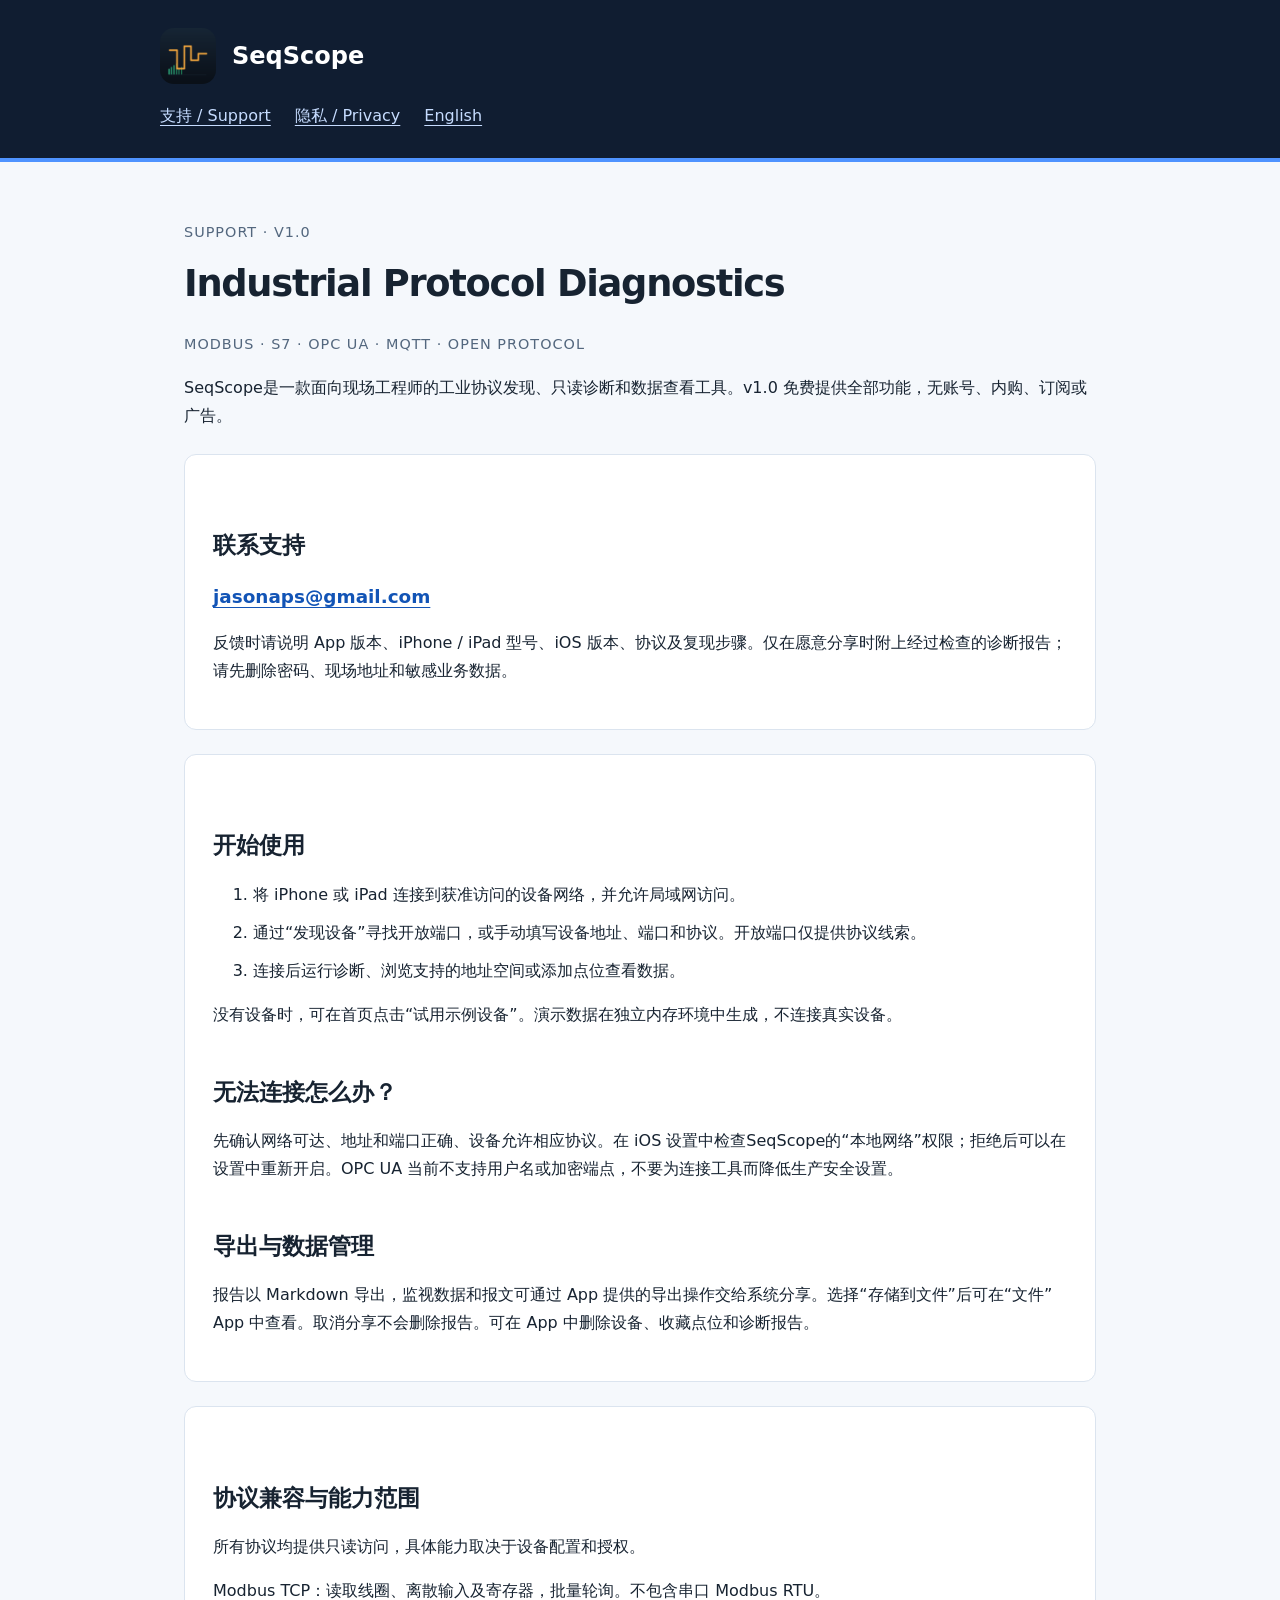
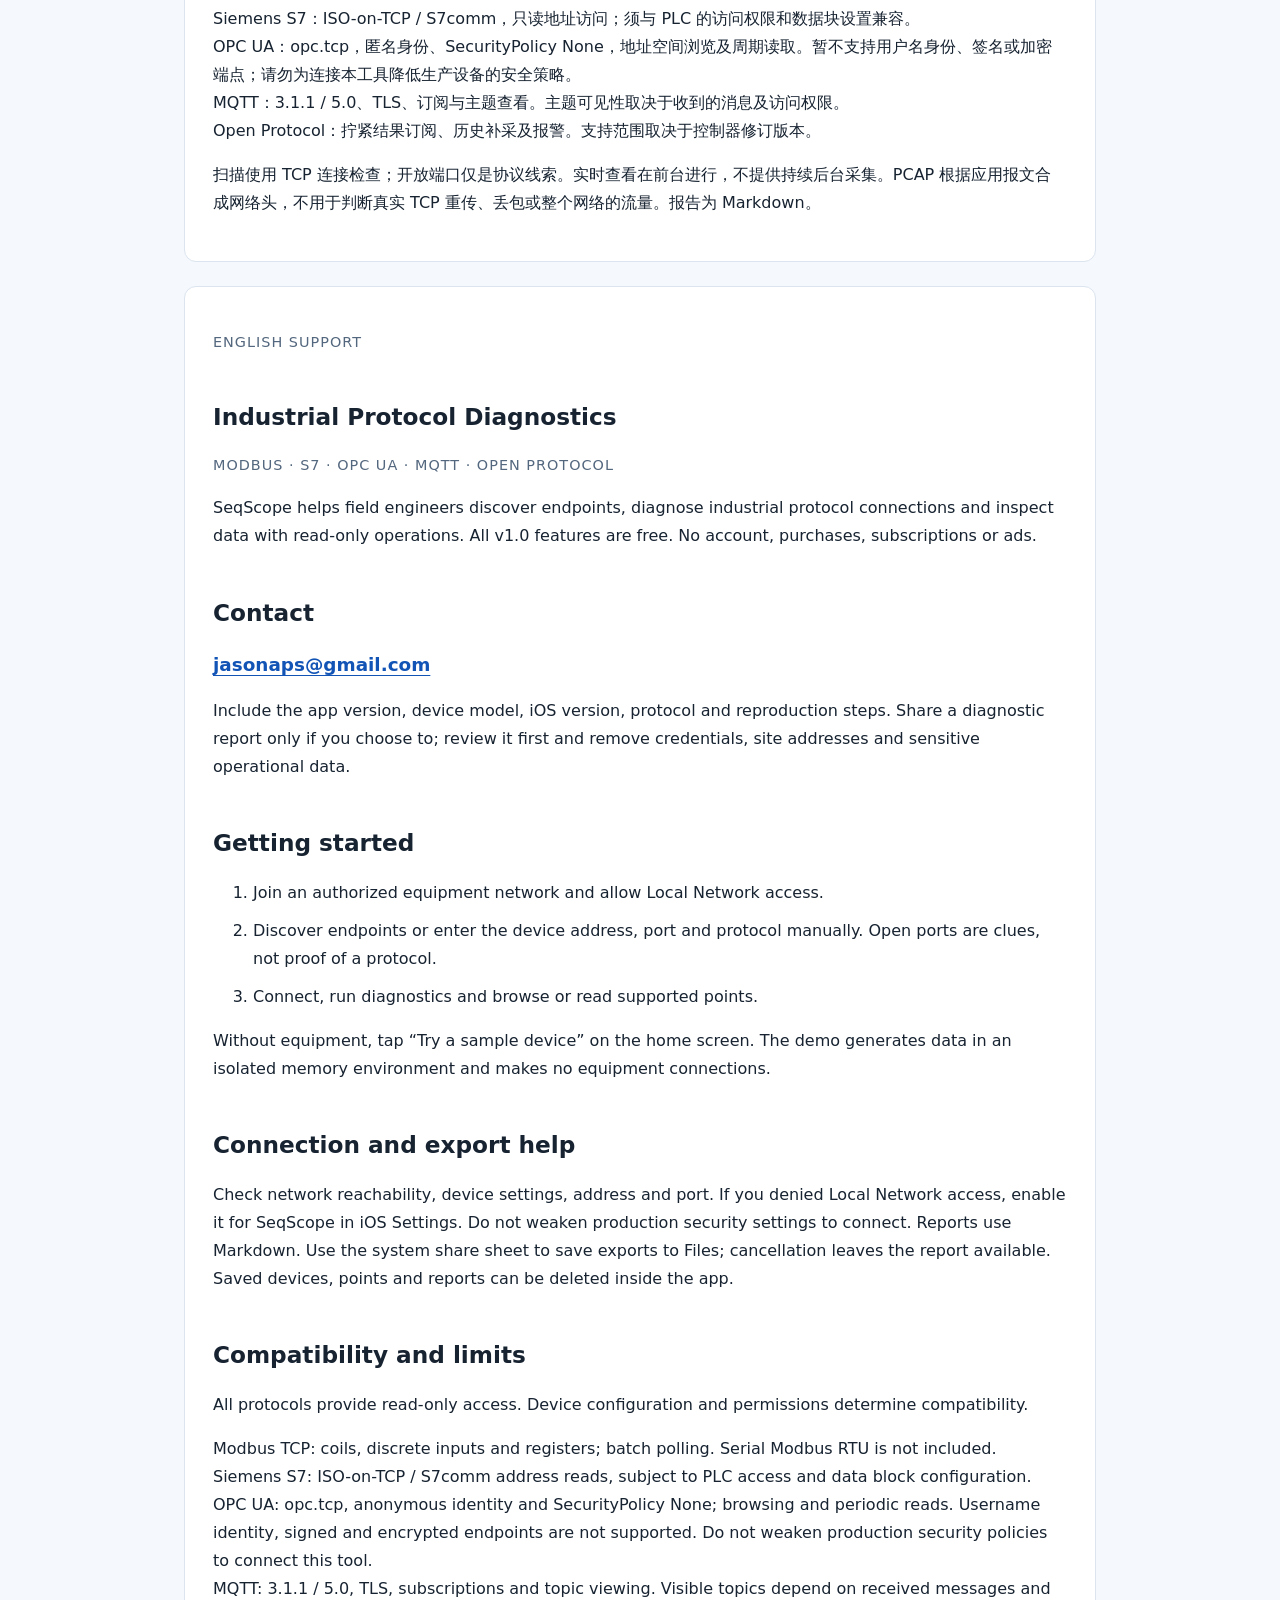
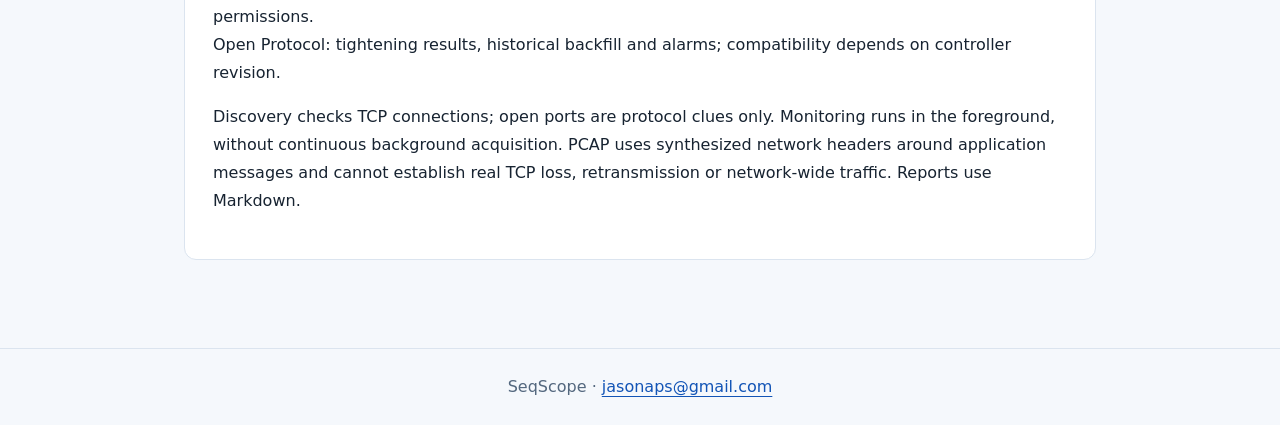
==== index.html @ 0bcd3c7f "Publish SeqScope support and privacy pages" ====
<!doctype html><html lang="zh-Hans"><head><meta charset="utf-8"><meta name="viewport" content="width=device-width,initial-scale=1"><title>SeqScope · 支持 / Support</title><meta name="description" content="SeqScope — Industrial Protocol Diagnostics. Modbus · S7 · OPC UA · MQTT · Open Protocol. Support and privacy / 支持与隐私政策。"><link rel="icon" href="/icon.png"><link rel="stylesheet" href="/style.css"></head><body><header><div class="brand"><img src="/icon.png" alt="" width="56" height="56">SeqScope</div><nav aria-label="主导航"><a href="/">支持 / Support</a><a href="/privacy.html">隐私 / Privacy</a><a href="#english" lang="en">English</a></nav></header><main><p class="label">Support · v1.0</p><h1 lang="en">Industrial Protocol Diagnostics</h1><p class="label" lang="en">Modbus · S7 · OPC UA · MQTT · Open Protocol</p><p>SeqScope是一款面向现场工程师的工业协议发现、只读诊断和数据查看工具。v1.0 免费提供全部功能，无账号、内购、订阅或广告。</p><section><h2>联系支持</h2><a class="contact" href="mailto:jasonaps@gmail.com">jasonaps@gmail.com</a><p>反馈时请说明 App 版本、iPhone / iPad 型号、iOS 版本、协议及复现步骤。仅在愿意分享时附上经过检查的诊断报告；请先删除密码、现场地址和敏感业务数据。</p></section><section><h2>开始使用</h2><ol><li>将 iPhone 或 iPad 连接到获准访问的设备网络，并允许局域网访问。</li><li>通过“发现设备”寻找开放端口，或手动填写设备地址、端口和协议。开放端口仅提供协议线索。</li><li>连接后运行诊断、浏览支持的地址空间或添加点位查看数据。</li></ol><p>没有设备时，可在首页点击“试用示例设备”。演示数据在独立内存环境中生成，不连接真实设备。</p><h2>无法连接怎么办？</h2><p>先确认网络可达、地址和端口正确、设备允许相应协议。在 iOS 设置中检查SeqScope的“本地网络”权限；拒绝后可以在设置中重新开启。OPC UA 当前不支持用户名或加密端点，不要为连接工具而降低生产安全设置。</p><h2>导出与数据管理</h2><p>报告以 Markdown 导出，监视数据和报文可通过 App 提供的导出操作交给系统分享。选择“存储到文件”后可在“文件”App 中查看。取消分享不会删除报告。可在 App 中删除设备、收藏点位和诊断报告。</p></section><section><h2>协议兼容与能力范围</h2><p>所有协议均提供只读访问，具体能力取决于设备配置和授权。</p><p>Modbus TCP：读取线圈、离散输入及寄存器，批量轮询。不包含串口 Modbus RTU。<br>Siemens S7：ISO-on-TCP / S7comm，只读地址访问；须与 PLC 的访问权限和数据块设置兼容。<br>OPC UA：opc.tcp，匿名身份、SecurityPolicy None，地址空间浏览及周期读取。暂不支持用户名身份、签名或加密端点；请勿为连接本工具降低生产设备的安全策略。<br>MQTT：3.1.1 / 5.0、TLS、订阅与主题查看。主题可见性取决于收到的消息及访问权限。<br>Open Protocol：拧紧结果订阅、历史补采及报警。支持范围取决于控制器修订版本。</p><p>扫描使用 TCP 连接检查；开放端口仅是协议线索。实时查看在前台进行，不提供持续后台采集。PCAP 根据应用报文合成网络头，不用于判断真实 TCP 重传、丢包或整个网络的流量。报告为 Markdown。</p></section><section id="english" lang="en"><p class="label">English support</p><h2>Industrial Protocol Diagnostics</h2><p class="label">Modbus · S7 · OPC UA · MQTT · Open Protocol</p><p>SeqScope helps field engineers discover endpoints, diagnose industrial protocol connections and inspect data with read-only operations. All v1.0 features are free. No account, purchases, subscriptions or ads.</p><h2>Contact</h2><p><a class="contact" href="mailto:jasonaps@gmail.com">jasonaps@gmail.com</a></p><p>Include the app version, device model, iOS version, protocol and reproduction steps. Share a diagnostic report only if you choose to; review it first and remove credentials, site addresses and sensitive operational data.</p><h2>Getting started</h2><ol><li>Join an authorized equipment network and allow Local Network access.</li><li>Discover endpoints or enter the device address, port and protocol manually. Open ports are clues, not proof of a protocol.</li><li>Connect, run diagnostics and browse or read supported points.</li></ol><p>Without equipment, tap “Try a sample device” on the home screen. The demo generates data in an isolated memory environment and makes no equipment connections.</p><h2>Connection and export help</h2><p>Check network reachability, device settings, address and port. If you denied Local Network access, enable it for SeqScope in iOS Settings. Do not weaken production security settings to connect. Reports use Markdown. Use the system share sheet to save exports to Files; cancellation leaves the report available. Saved devices, points and reports can be deleted inside the app.</p><h2>Compatibility and limits</h2><p>All protocols provide read-only access. Device configuration and permissions determine compatibility.</p><p>Modbus TCP: coils, discrete inputs and registers; batch polling. Serial Modbus RTU is not included.<br>Siemens S7: ISO-on-TCP / S7comm address reads, subject to PLC access and data block configuration.<br>OPC UA: opc.tcp, anonymous identity and SecurityPolicy None; browsing and periodic reads. Username identity, signed and encrypted endpoints are not supported. Do not weaken production security policies to connect this tool.<br>MQTT: 3.1.1 / 5.0, TLS, subscriptions and topic viewing. Visible topics depend on received messages and permissions.<br>Open Protocol: tightening results, historical backfill and alarms; compatibility depends on controller revision.</p><p>Discovery checks TCP connections; open ports are protocol clues only. Monitoring runs in the foreground, without continuous background acquisition. PCAP uses synthesized network headers around application messages and cannot establish real TCP loss, retransmission or network-wide traffic. Reports use Markdown.</p></section></main><footer>SeqScope · <a href="mailto:jasonaps@gmail.com">jasonaps@gmail.com</a></footer></body></html>
---- style.css ----
*{box-sizing:border-box}html{font-family:system-ui,-apple-system,BlinkMacSystemFont,"Segoe UI",sans-serif;color:#172331;background:#f5f8fc;line-height:1.75;font-size:16px}body{margin:0}a{color:#1254b6;text-underline-offset:4px}a:focus-visible{outline:3px solid #176ae6;outline-offset:4px}header{background:#101d31;color:white;padding:28px max(24px,calc((100vw - 960px)/2));border-bottom:4px solid #4f93ff}header a{color:#c6dcff}nav{display:flex;flex-wrap:wrap;gap:24px;margin-top:18px}.brand{display:flex;align-items:center;gap:16px;font-size:1.5rem;font-weight:650}.brand img{width:56px;height:56px;border-radius:14px}main{max-width:960px;margin:auto;padding:44px 24px 64px}h1{font-size:2.3rem;line-height:1.3;letter-spacing:-.035em;margin-top:0}h2{font-size:1.45rem;line-height:1.4;margin-top:2em}section{margin:24px 0;padding:28px;background:white;border:1px solid #dbe4ef;border-radius:12px}p{overflow-wrap:anywhere}.meta{color:#53677e;font-size:.9rem}.contact{display:inline-block;font-weight:600;font-size:1.15rem}.label{font-size:.9rem;color:#53677e;letter-spacing:.07em;text-transform:uppercase}footer{border-top:1px solid #dbe4ef;padding:24px;text-align:center;color:#53677e}li{margin:10px 0}@media(max-width:560px){main{padding:28px 18px}section{padding:20px}h1{font-size:1.85rem}}
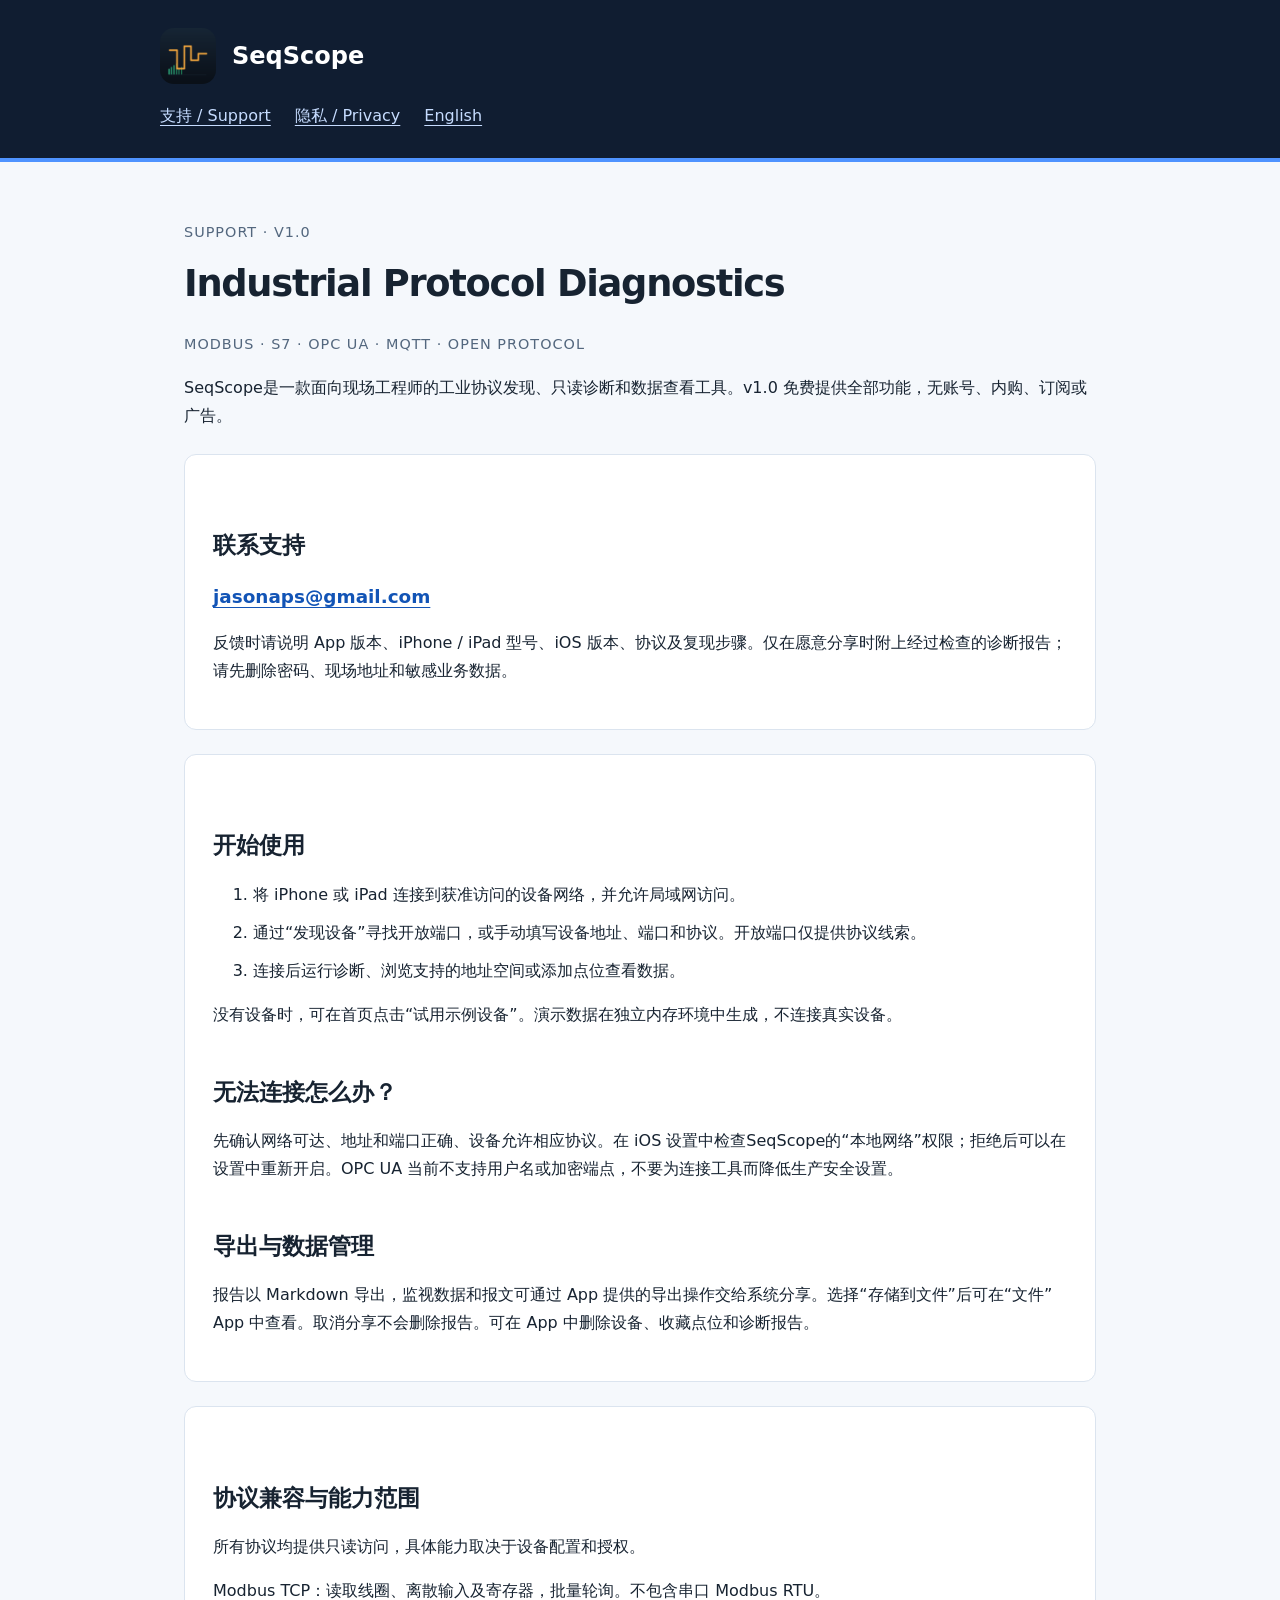
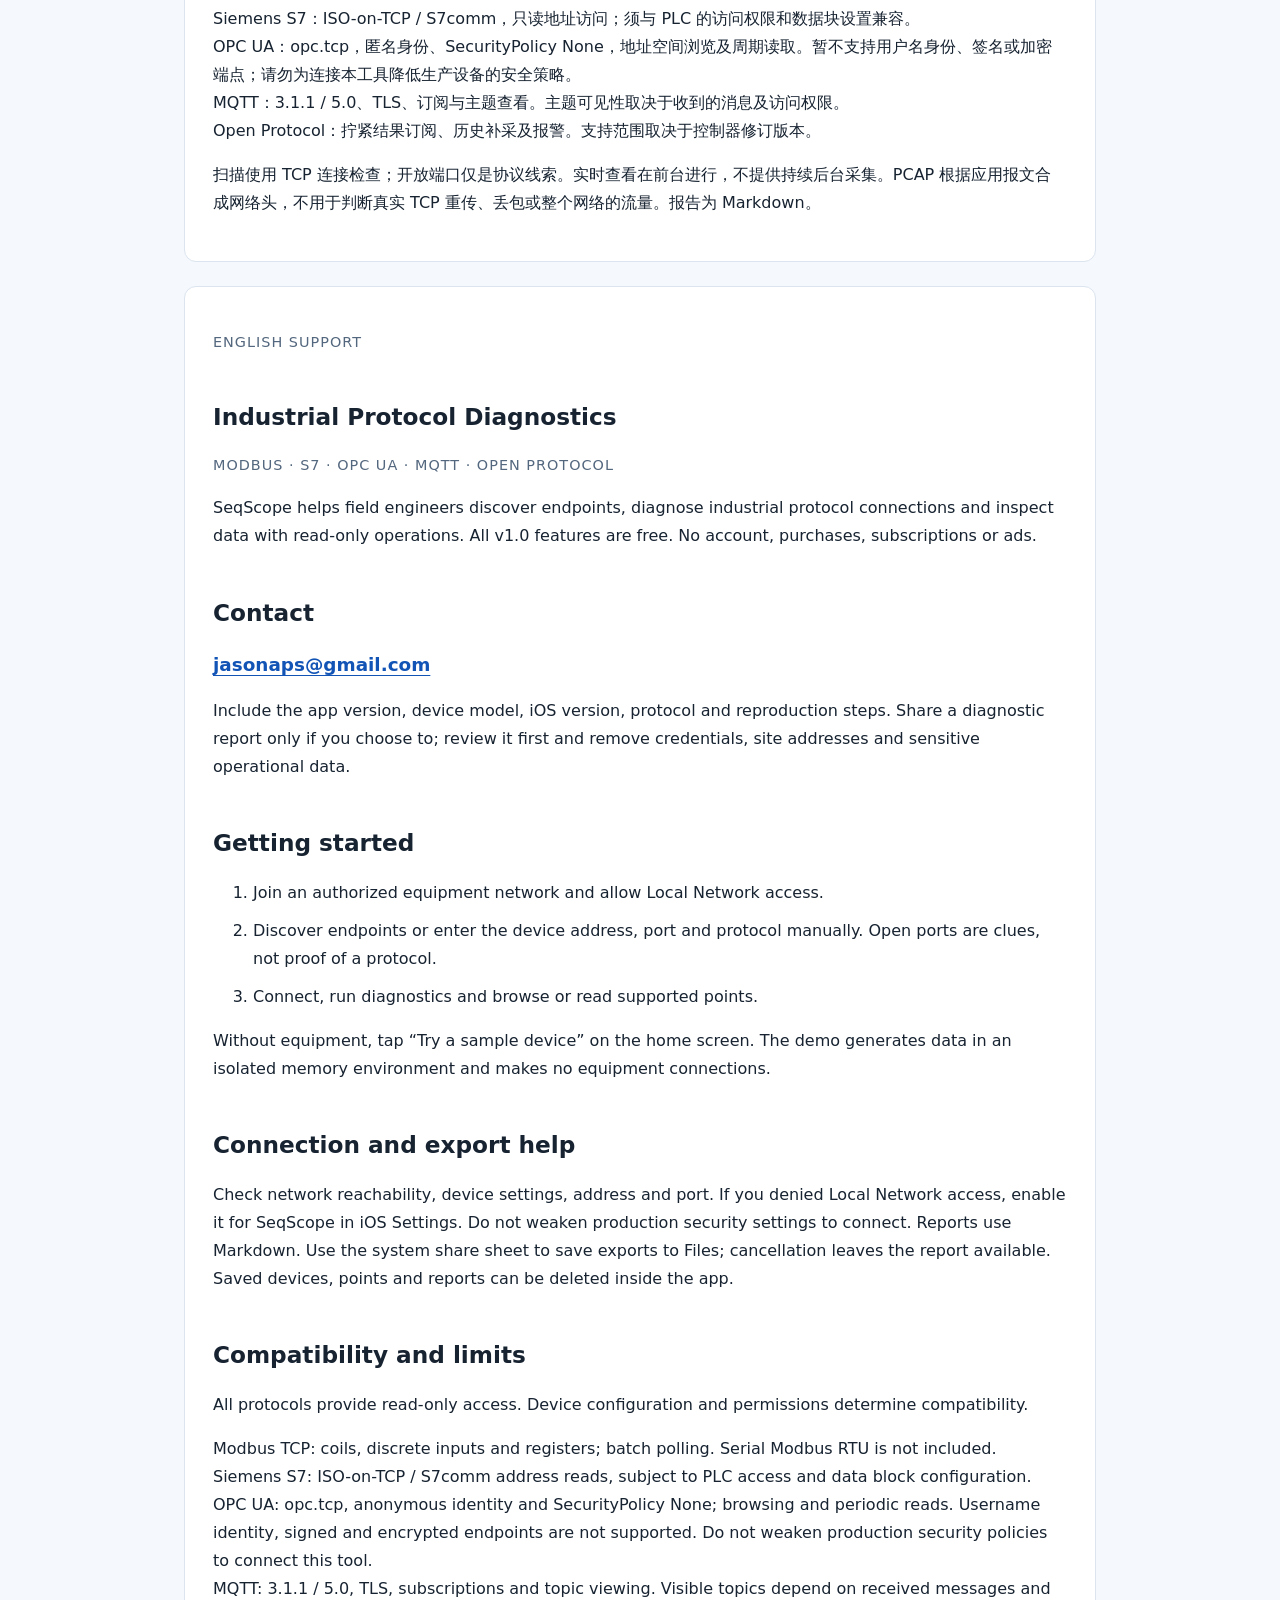
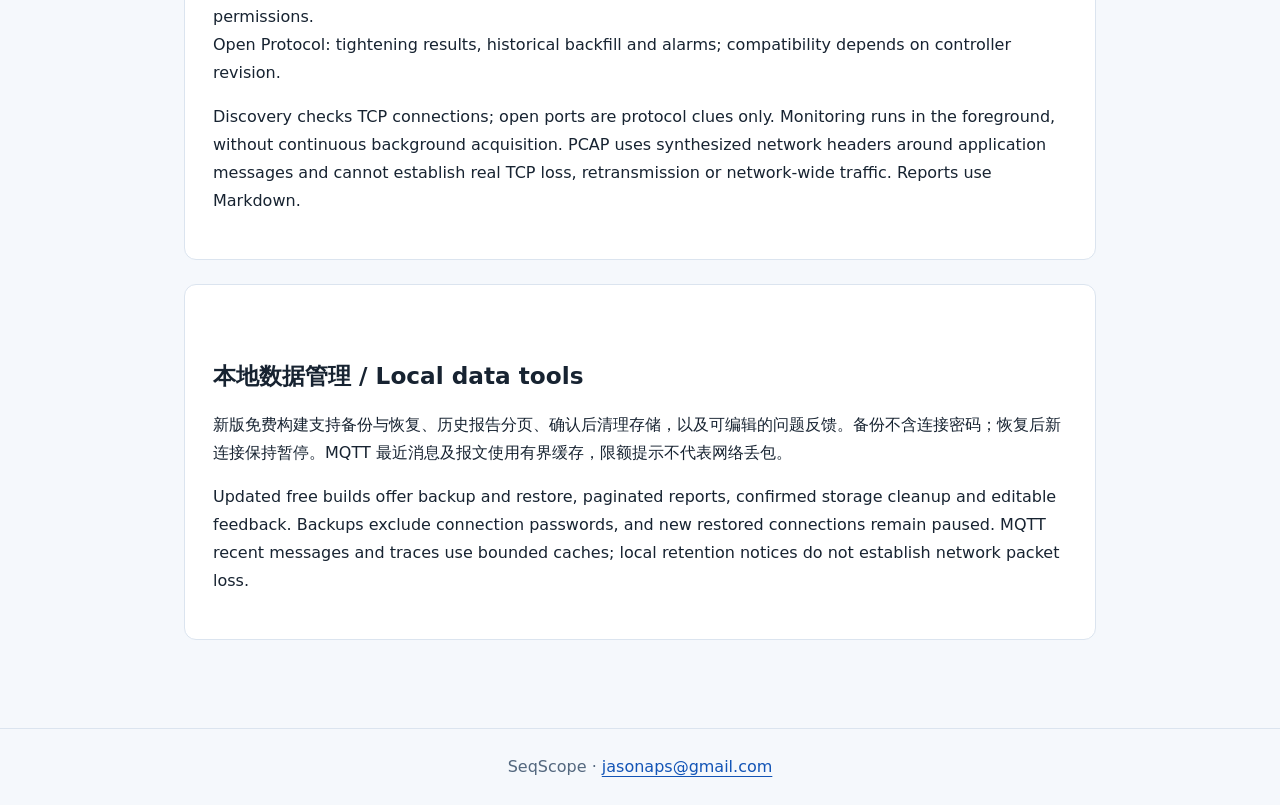
==== commit 2604b6e4: "Describe free backup, report and bounded MQTT tools" ====
--- a/index.html
+++ b/index.html
@@ -1 +1 @@
-<!doctype html><html lang="zh-Hans"><head><meta charset="utf-8"><meta name="viewport" content="width=device-width,initial-scale=1"><title>SeqScope · 支持 / Support</title><meta name="description" content="SeqScope — Industrial Protocol Diagnostics. Modbus · S7 · OPC UA · MQTT · Open Protocol. Support and privacy / 支持与隐私政策。"><link rel="icon" href="/icon.png"><link rel="stylesheet" href="/style.css"></head><body><header><div class="brand"><img src="/icon.png" alt="" width="56" height="56">SeqScope</div><nav aria-label="主导航"><a href="/">支持 / Support</a><a href="/privacy.html">隐私 / Privacy</a><a href="#english" lang="en">English</a></nav></header><main><p class="label">Support · v1.0</p><h1 lang="en">Industrial Protocol Diagnostics</h1><p class="label" lang="en">Modbus · S7 · OPC UA · MQTT · Open Protocol</p><p>SeqScope是一款面向现场工程师的工业协议发现、只读诊断和数据查看工具。v1.0 免费提供全部功能，无账号、内购、订阅或广告。</p><section><h2>联系支持</h2><a class="contact" href="mailto:jasonaps@gmail.com">jasonaps@gmail.com</a><p>反馈时请说明 App 版本、iPhone / iPad 型号、iOS 版本、协议及复现步骤。仅在愿意分享时附上经过检查的诊断报告；请先删除密码、现场地址和敏感业务数据。</p></section><section><h2>开始使用</h2><ol><li>将 iPhone 或 iPad 连接到获准访问的设备网络，并允许局域网访问。</li><li>通过“发现设备”寻找开放端口，或手动填写设备地址、端口和协议。开放端口仅提供协议线索。</li><li>连接后运行诊断、浏览支持的地址空间或添加点位查看数据。</li></ol><p>没有设备时，可在首页点击“试用示例设备”。演示数据在独立内存环境中生成，不连接真实设备。</p><h2>无法连接怎么办？</h2><p>先确认网络可达、地址和端口正确、设备允许相应协议。在 iOS 设置中检查SeqScope的“本地网络”权限；拒绝后可以在设置中重新开启。OPC UA 当前不支持用户名或加密端点，不要为连接工具而降低生产安全设置。</p><h2>导出与数据管理</h2><p>报告以 Markdown 导出，监视数据和报文可通过 App 提供的导出操作交给系统分享。选择“存储到文件”后可在“文件”App 中查看。取消分享不会删除报告。可在 App 中删除设备、收藏点位和诊断报告。</p></section><section><h2>协议兼容与能力范围</h2><p>所有协议均提供只读访问，具体能力取决于设备配置和授权。</p><p>Modbus TCP：读取线圈、离散输入及寄存器，批量轮询。不包含串口 Modbus RTU。<br>Siemens S7：ISO-on-TCP / S7comm，只读地址访问；须与 PLC 的访问权限和数据块设置兼容。<br>OPC UA：opc.tcp，匿名身份、SecurityPolicy None，地址空间浏览及周期读取。暂不支持用户名身份、签名或加密端点；请勿为连接本工具降低生产设备的安全策略。<br>MQTT：3.1.1 / 5.0、TLS、订阅与主题查看。主题可见性取决于收到的消息及访问权限。<br>Open Protocol：拧紧结果订阅、历史补采及报警。支持范围取决于控制器修订版本。</p><p>扫描使用 TCP 连接检查；开放端口仅是协议线索。实时查看在前台进行，不提供持续后台采集。PCAP 根据应用报文合成网络头，不用于判断真实 TCP 重传、丢包或整个网络的流量。报告为 Markdown。</p></section><section id="english" lang="en"><p class="label">English support</p><h2>Industrial Protocol Diagnostics</h2><p class="label">Modbus · S7 · OPC UA · MQTT · Open Protocol</p><p>SeqScope helps field engineers discover endpoints, diagnose industrial protocol connections and inspect data with read-only operations. All v1.0 features are free. No account, purchases, subscriptions or ads.</p><h2>Contact</h2><p><a class="contact" href="mailto:jasonaps@gmail.com">jasonaps@gmail.com</a></p><p>Include the app version, device model, iOS version, protocol and reproduction steps. Share a diagnostic report only if you choose to; review it first and remove credentials, site addresses and sensitive operational data.</p><h2>Getting started</h2><ol><li>Join an authorized equipment network and allow Local Network access.</li><li>Discover endpoints or enter the device address, port and protocol manually. Open ports are clues, not proof of a protocol.</li><li>Connect, run diagnostics and browse or read supported points.</li></ol><p>Without equipment, tap “Try a sample device” on the home screen. The demo generates data in an isolated memory environment and makes no equipment connections.</p><h2>Connection and export help</h2><p>Check network reachability, device settings, address and port. If you denied Local Network access, enable it for SeqScope in iOS Settings. Do not weaken production security settings to connect. Reports use Markdown. Use the system share sheet to save exports to Files; cancellation leaves the report available. Saved devices, points and reports can be deleted inside the app.</p><h2>Compatibility and limits</h2><p>All protocols provide read-only access. Device configuration and permissions determine compatibility.</p><p>Modbus TCP: coils, discrete inputs and registers; batch polling. Serial Modbus RTU is not included.<br>Siemens S7: ISO-on-TCP / S7comm address reads, subject to PLC access and data block configuration.<br>OPC UA: opc.tcp, anonymous identity and SecurityPolicy None; browsing and periodic reads. Username identity, signed and encrypted endpoints are not supported. Do not weaken production security policies to connect this tool.<br>MQTT: 3.1.1 / 5.0, TLS, subscriptions and topic viewing. Visible topics depend on received messages and permissions.<br>Open Protocol: tightening results, historical backfill and alarms; compatibility depends on controller revision.</p><p>Discovery checks TCP connections; open ports are protocol clues only. Monitoring runs in the foreground, without continuous background acquisition. PCAP uses synthesized network headers around application messages and cannot establish real TCP loss, retransmission or network-wide traffic. Reports use Markdown.</p></section></main><footer>SeqScope · <a href="mailto:jasonaps@gmail.com">jasonaps@gmail.com</a></footer></body></html>+<!doctype html><html lang="zh-Hans"><head><meta charset="utf-8"><meta name="viewport" content="width=device-width,initial-scale=1"><title>SeqScope · 支持 / Support</title><meta name="description" content="SeqScope — Industrial Protocol Diagnostics. Modbus · S7 · OPC UA · MQTT · Open Protocol. Support and privacy / 支持与隐私政策。"><link rel="icon" href="icon.png"><link rel="stylesheet" href="style.css"></head><body><header><div class="brand"><img src="icon.png" alt="" width="56" height="56">SeqScope</div><nav aria-label="主导航"><a href="./">支持 / Support</a><a href="privacy.html">隐私 / Privacy</a><a href="#english" lang="en">English</a></nav></header><main><p class="label">Support · v1.0</p><h1 lang="en">Industrial Protocol Diagnostics</h1><p class="label" lang="en">Modbus · S7 · OPC UA · MQTT · Open Protocol</p><p>SeqScope是一款面向现场工程师的工业协议发现、只读诊断和数据查看工具。v1.0 免费提供全部功能，无账号、内购、订阅或广告。</p><section><h2>联系支持</h2><a class="contact" href="mailto:jasonaps@gmail.com">jasonaps@gmail.com</a><p>反馈时请说明 App 版本、iPhone / iPad 型号、iOS 版本、协议及复现步骤。仅在愿意分享时附上经过检查的诊断报告；请先删除密码、现场地址和敏感业务数据。</p></section><section><h2>开始使用</h2><ol><li>将 iPhone 或 iPad 连接到获准访问的设备网络，并允许局域网访问。</li><li>通过“发现设备”寻找开放端口，或手动填写设备地址、端口和协议。开放端口仅提供协议线索。</li><li>连接后运行诊断、浏览支持的地址空间或添加点位查看数据。</li></ol><p>没有设备时，可在首页点击“试用示例设备”。演示数据在独立内存环境中生成，不连接真实设备。</p><h2>无法连接怎么办？</h2><p>先确认网络可达、地址和端口正确、设备允许相应协议。在 iOS 设置中检查SeqScope的“本地网络”权限；拒绝后可以在设置中重新开启。OPC UA 当前不支持用户名或加密端点，不要为连接工具而降低生产安全设置。</p><h2>导出与数据管理</h2><p>报告以 Markdown 导出，监视数据和报文可通过 App 提供的导出操作交给系统分享。选择“存储到文件”后可在“文件”App 中查看。取消分享不会删除报告。可在 App 中删除设备、收藏点位和诊断报告。</p></section><section><h2>协议兼容与能力范围</h2><p>所有协议均提供只读访问，具体能力取决于设备配置和授权。</p><p>Modbus TCP：读取线圈、离散输入及寄存器，批量轮询。不包含串口 Modbus RTU。<br>Siemens S7：ISO-on-TCP / S7comm，只读地址访问；须与 PLC 的访问权限和数据块设置兼容。<br>OPC UA：opc.tcp，匿名身份、SecurityPolicy None，地址空间浏览及周期读取。暂不支持用户名身份、签名或加密端点；请勿为连接本工具降低生产设备的安全策略。<br>MQTT：3.1.1 / 5.0、TLS、订阅与主题查看。主题可见性取决于收到的消息及访问权限。<br>Open Protocol：拧紧结果订阅、历史补采及报警。支持范围取决于控制器修订版本。</p><p>扫描使用 TCP 连接检查；开放端口仅是协议线索。实时查看在前台进行，不提供持续后台采集。PCAP 根据应用报文合成网络头，不用于判断真实 TCP 重传、丢包或整个网络的流量。报告为 Markdown。</p></section><section id="english" lang="en"><p class="label">English support</p><h2>Industrial Protocol Diagnostics</h2><p class="label">Modbus · S7 · OPC UA · MQTT · Open Protocol</p><p>SeqScope helps field engineers discover endpoints, diagnose industrial protocol connections and inspect data with read-only operations. All v1.0 features are free. No account, purchases, subscriptions or ads.</p><h2>Contact</h2><p><a class="contact" href="mailto:jasonaps@gmail.com">jasonaps@gmail.com</a></p><p>Include the app version, device model, iOS version, protocol and reproduction steps. Share a diagnostic report only if you choose to; review it first and remove credentials, site addresses and sensitive operational data.</p><h2>Getting started</h2><ol><li>Join an authorized equipment network and allow Local Network access.</li><li>Discover endpoints or enter the device address, port and protocol manually. Open ports are clues, not proof of a protocol.</li><li>Connect, run diagnostics and browse or read supported points.</li></ol><p>Without equipment, tap “Try a sample device” on the home screen. The demo generates data in an isolated memory environment and makes no equipment connections.</p><h2>Connection and export help</h2><p>Check network reachability, device settings, address and port. If you denied Local Network access, enable it for SeqScope in iOS Settings. Do not weaken production security settings to connect. Reports use Markdown. Use the system share sheet to save exports to Files; cancellation leaves the report available. Saved devices, points and reports can be deleted inside the app.</p><h2>Compatibility and limits</h2><p>All protocols provide read-only access. Device configuration and permissions determine compatibility.</p><p>Modbus TCP: coils, discrete inputs and registers; batch polling. Serial Modbus RTU is not included.<br>Siemens S7: ISO-on-TCP / S7comm address reads, subject to PLC access and data block configuration.<br>OPC UA: opc.tcp, anonymous identity and SecurityPolicy None; browsing and periodic reads. Username identity, signed and encrypted endpoints are not supported. Do not weaken production security policies to connect this tool.<br>MQTT: 3.1.1 / 5.0, TLS, subscriptions and topic viewing. Visible topics depend on received messages and permissions.<br>Open Protocol: tightening results, historical backfill and alarms; compatibility depends on controller revision.</p><p>Discovery checks TCP connections; open ports are protocol clues only. Monitoring runs in the foreground, without continuous background acquisition. PCAP uses synthesized network headers around application messages and cannot establish real TCP loss, retransmission or network-wide traffic. Reports use Markdown.</p></section><section><h2>本地数据管理 / Local data tools</h2><p>新版免费构建支持备份与恢复、历史报告分页、确认后清理存储，以及可编辑的问题反馈。备份不含连接密码；恢复后新连接保持暂停。MQTT 最近消息及报文使用有界缓存，限额提示不代表网络丢包。</p><p lang="en">Updated free builds offer backup and restore, paginated reports, confirmed storage cleanup and editable feedback. Backups exclude connection passwords, and new restored connections remain paused. MQTT recent messages and traces use bounded caches; local retention notices do not establish network packet loss.</p></section></main><footer>SeqScope · <a href="mailto:jasonaps@gmail.com">jasonaps@gmail.com</a></footer></body></html>
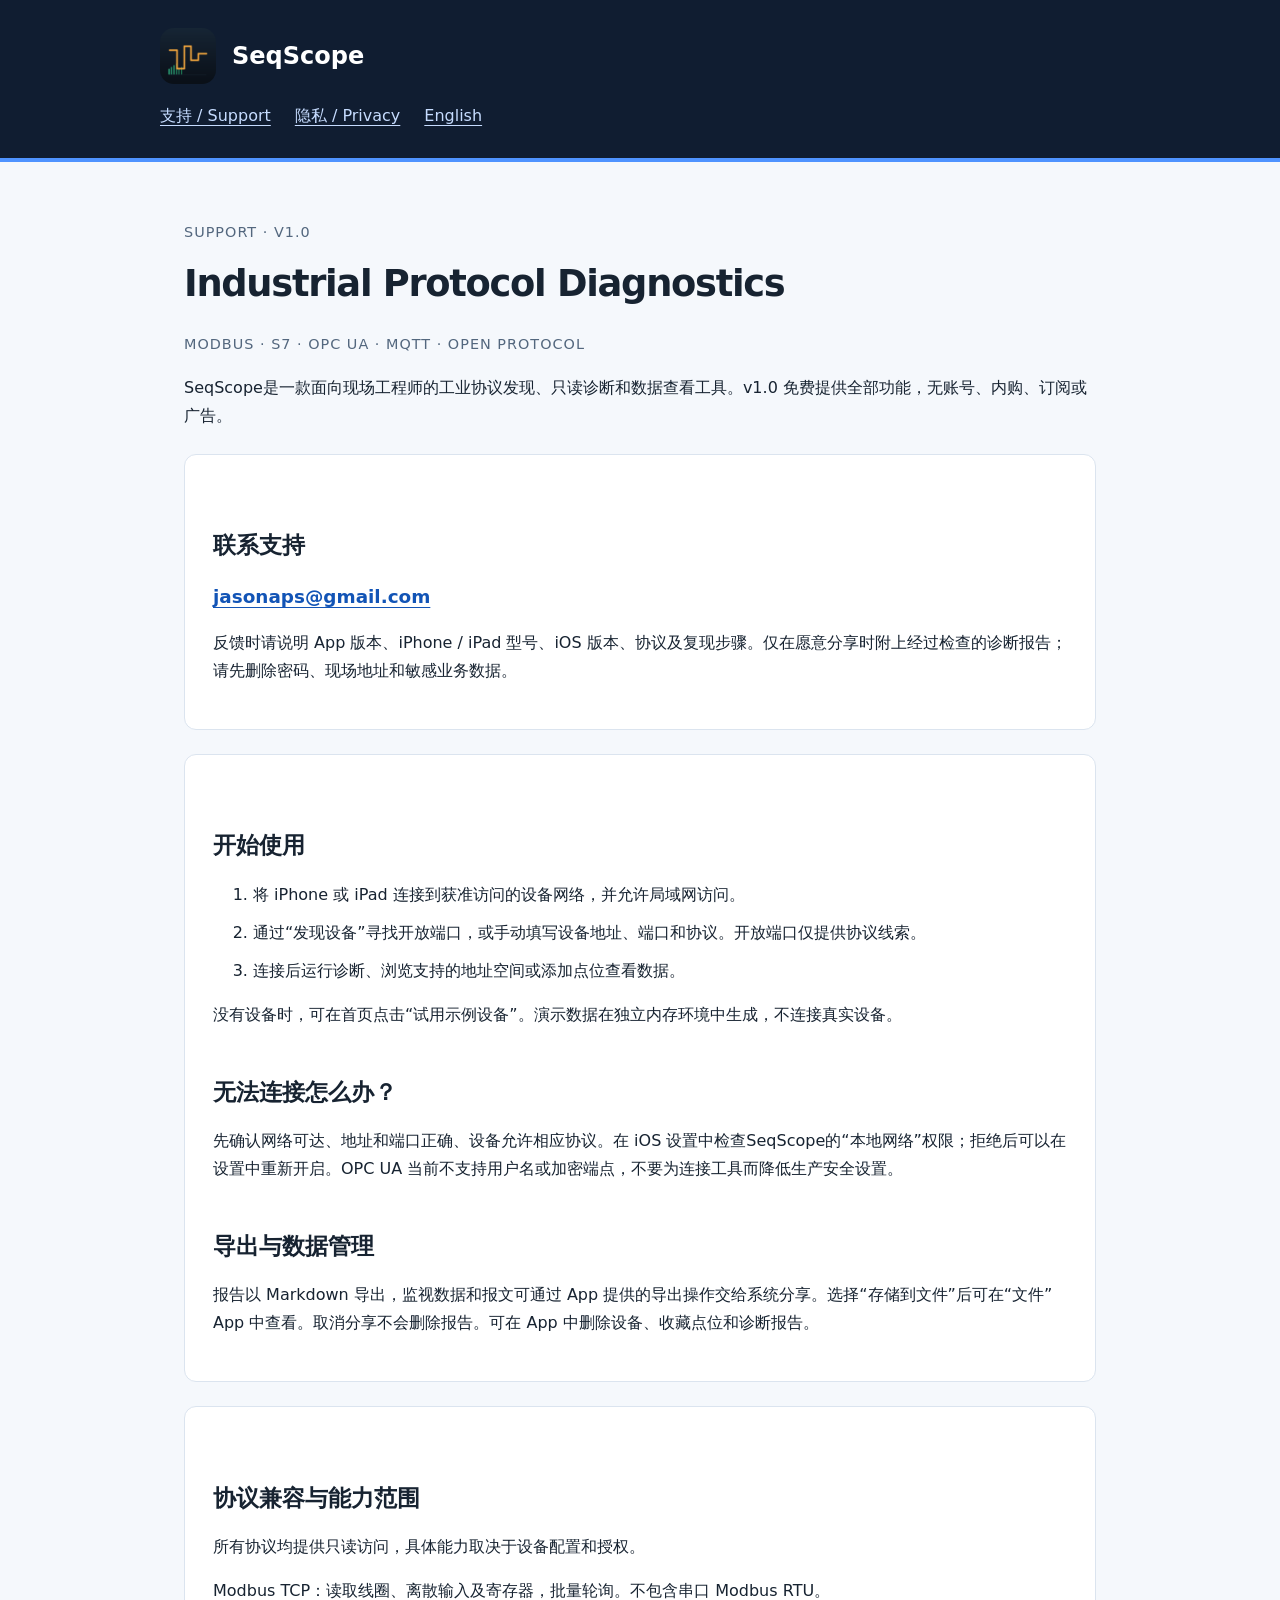
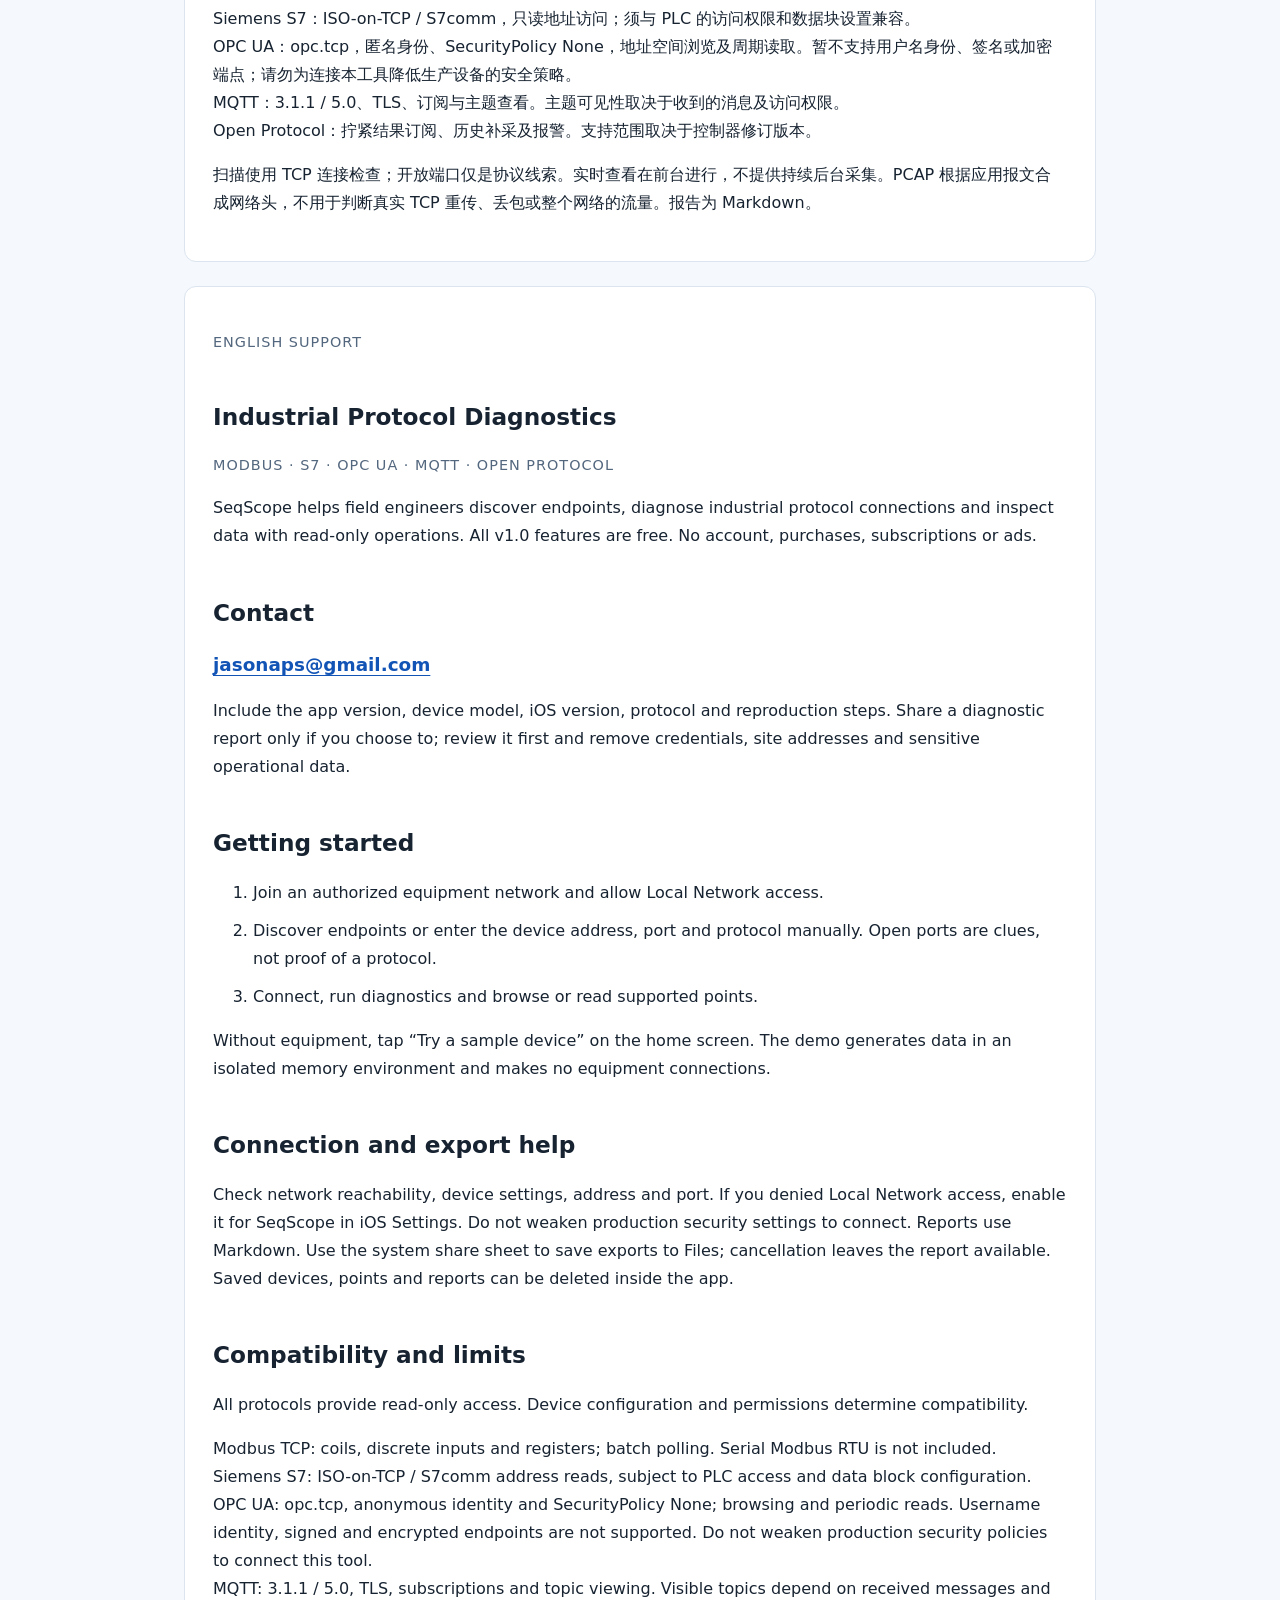
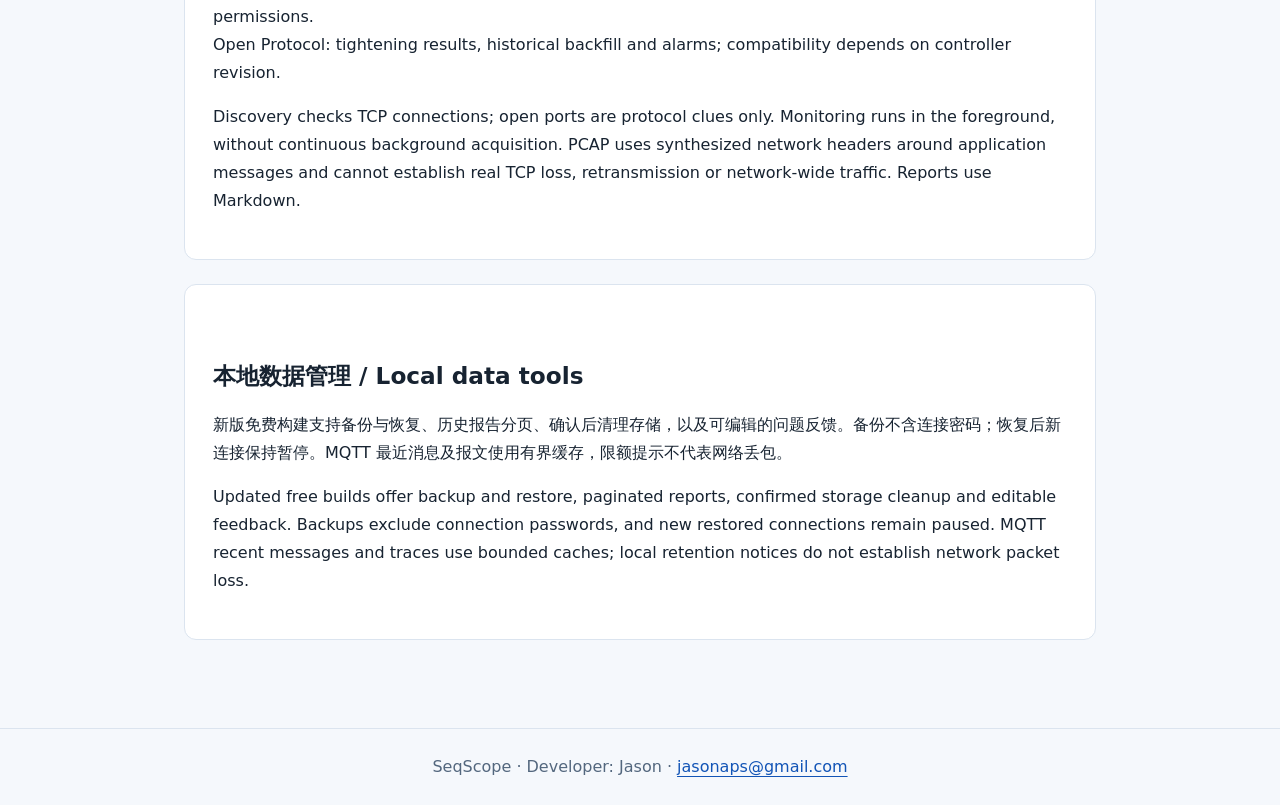
==== commit 372bdbd0: "Credit Jason on SeqScope developer support page" ====
--- a/index.html
+++ b/index.html
@@ -1 +1 @@
-<!doctype html><html lang="zh-Hans"><head><meta charset="utf-8"><meta name="viewport" content="width=device-width,initial-scale=1"><title>SeqScope · 支持 / Support</title><meta name="description" content="SeqScope — Industrial Protocol Diagnostics. Modbus · S7 · OPC UA · MQTT · Open Protocol. Support and privacy / 支持与隐私政策。"><link rel="icon" href="icon.png"><link rel="stylesheet" href="style.css"></head><body><header><div class="brand"><img src="icon.png" alt="" width="56" height="56">SeqScope</div><nav aria-label="主导航"><a href="./">支持 / Support</a><a href="privacy.html">隐私 / Privacy</a><a href="#english" lang="en">English</a></nav></header><main><p class="label">Support · v1.0</p><h1 lang="en">Industrial Protocol Diagnostics</h1><p class="label" lang="en">Modbus · S7 · OPC UA · MQTT · Open Protocol</p><p>SeqScope是一款面向现场工程师的工业协议发现、只读诊断和数据查看工具。v1.0 免费提供全部功能，无账号、内购、订阅或广告。</p><section><h2>联系支持</h2><a class="contact" href="mailto:jasonaps@gmail.com">jasonaps@gmail.com</a><p>反馈时请说明 App 版本、iPhone / iPad 型号、iOS 版本、协议及复现步骤。仅在愿意分享时附上经过检查的诊断报告；请先删除密码、现场地址和敏感业务数据。</p></section><section><h2>开始使用</h2><ol><li>将 iPhone 或 iPad 连接到获准访问的设备网络，并允许局域网访问。</li><li>通过“发现设备”寻找开放端口，或手动填写设备地址、端口和协议。开放端口仅提供协议线索。</li><li>连接后运行诊断、浏览支持的地址空间或添加点位查看数据。</li></ol><p>没有设备时，可在首页点击“试用示例设备”。演示数据在独立内存环境中生成，不连接真实设备。</p><h2>无法连接怎么办？</h2><p>先确认网络可达、地址和端口正确、设备允许相应协议。在 iOS 设置中检查SeqScope的“本地网络”权限；拒绝后可以在设置中重新开启。OPC UA 当前不支持用户名或加密端点，不要为连接工具而降低生产安全设置。</p><h2>导出与数据管理</h2><p>报告以 Markdown 导出，监视数据和报文可通过 App 提供的导出操作交给系统分享。选择“存储到文件”后可在“文件”App 中查看。取消分享不会删除报告。可在 App 中删除设备、收藏点位和诊断报告。</p></section><section><h2>协议兼容与能力范围</h2><p>所有协议均提供只读访问，具体能力取决于设备配置和授权。</p><p>Modbus TCP：读取线圈、离散输入及寄存器，批量轮询。不包含串口 Modbus RTU。<br>Siemens S7：ISO-on-TCP / S7comm，只读地址访问；须与 PLC 的访问权限和数据块设置兼容。<br>OPC UA：opc.tcp，匿名身份、SecurityPolicy None，地址空间浏览及周期读取。暂不支持用户名身份、签名或加密端点；请勿为连接本工具降低生产设备的安全策略。<br>MQTT：3.1.1 / 5.0、TLS、订阅与主题查看。主题可见性取决于收到的消息及访问权限。<br>Open Protocol：拧紧结果订阅、历史补采及报警。支持范围取决于控制器修订版本。</p><p>扫描使用 TCP 连接检查；开放端口仅是协议线索。实时查看在前台进行，不提供持续后台采集。PCAP 根据应用报文合成网络头，不用于判断真实 TCP 重传、丢包或整个网络的流量。报告为 Markdown。</p></section><section id="english" lang="en"><p class="label">English support</p><h2>Industrial Protocol Diagnostics</h2><p class="label">Modbus · S7 · OPC UA · MQTT · Open Protocol</p><p>SeqScope helps field engineers discover endpoints, diagnose industrial protocol connections and inspect data with read-only operations. All v1.0 features are free. No account, purchases, subscriptions or ads.</p><h2>Contact</h2><p><a class="contact" href="mailto:jasonaps@gmail.com">jasonaps@gmail.com</a></p><p>Include the app version, device model, iOS version, protocol and reproduction steps. Share a diagnostic report only if you choose to; review it first and remove credentials, site addresses and sensitive operational data.</p><h2>Getting started</h2><ol><li>Join an authorized equipment network and allow Local Network access.</li><li>Discover endpoints or enter the device address, port and protocol manually. Open ports are clues, not proof of a protocol.</li><li>Connect, run diagnostics and browse or read supported points.</li></ol><p>Without equipment, tap “Try a sample device” on the home screen. The demo generates data in an isolated memory environment and makes no equipment connections.</p><h2>Connection and export help</h2><p>Check network reachability, device settings, address and port. If you denied Local Network access, enable it for SeqScope in iOS Settings. Do not weaken production security settings to connect. Reports use Markdown. Use the system share sheet to save exports to Files; cancellation leaves the report available. Saved devices, points and reports can be deleted inside the app.</p><h2>Compatibility and limits</h2><p>All protocols provide read-only access. Device configuration and permissions determine compatibility.</p><p>Modbus TCP: coils, discrete inputs and registers; batch polling. Serial Modbus RTU is not included.<br>Siemens S7: ISO-on-TCP / S7comm address reads, subject to PLC access and data block configuration.<br>OPC UA: opc.tcp, anonymous identity and SecurityPolicy None; browsing and periodic reads. Username identity, signed and encrypted endpoints are not supported. Do not weaken production security policies to connect this tool.<br>MQTT: 3.1.1 / 5.0, TLS, subscriptions and topic viewing. Visible topics depend on received messages and permissions.<br>Open Protocol: tightening results, historical backfill and alarms; compatibility depends on controller revision.</p><p>Discovery checks TCP connections; open ports are protocol clues only. Monitoring runs in the foreground, without continuous background acquisition. PCAP uses synthesized network headers around application messages and cannot establish real TCP loss, retransmission or network-wide traffic. Reports use Markdown.</p></section><section><h2>本地数据管理 / Local data tools</h2><p>新版免费构建支持备份与恢复、历史报告分页、确认后清理存储，以及可编辑的问题反馈。备份不含连接密码；恢复后新连接保持暂停。MQTT 最近消息及报文使用有界缓存，限额提示不代表网络丢包。</p><p lang="en">Updated free builds offer backup and restore, paginated reports, confirmed storage cleanup and editable feedback. Backups exclude connection passwords, and new restored connections remain paused. MQTT recent messages and traces use bounded caches; local retention notices do not establish network packet loss.</p></section></main><footer>SeqScope · <a href="mailto:jasonaps@gmail.com">jasonaps@gmail.com</a></footer></body></html>
+<!doctype html><html lang="zh-Hans"><head><meta charset="utf-8"><meta name="viewport" content="width=device-width,initial-scale=1"><title>SeqScope · 支持 / Support</title><meta name="description" content="SeqScope — Industrial Protocol Diagnostics. Modbus · S7 · OPC UA · MQTT · Open Protocol. Support and privacy / 支持与隐私政策。"><link rel="icon" href="icon.png"><link rel="stylesheet" href="style.css"></head><body><header><div class="brand"><img src="icon.png" alt="" width="56" height="56">SeqScope</div><nav aria-label="主导航"><a href="./">支持 / Support</a><a href="privacy.html">隐私 / Privacy</a><a href="#english" lang="en">English</a></nav></header><main><p class="label">Support · v1.0</p><h1 lang="en">Industrial Protocol Diagnostics</h1><p class="label" lang="en">Modbus · S7 · OPC UA · MQTT · Open Protocol</p><p>SeqScope是一款面向现场工程师的工业协议发现、只读诊断和数据查看工具。v1.0 免费提供全部功能，无账号、内购、订阅或广告。</p><section><h2>联系支持</h2><a class="contact" href="mailto:jasonaps@gmail.com">jasonaps@gmail.com</a><p>反馈时请说明 App 版本、iPhone / iPad 型号、iOS 版本、协议及复现步骤。仅在愿意分享时附上经过检查的诊断报告；请先删除密码、现场地址和敏感业务数据。</p></section><section><h2>开始使用</h2><ol><li>将 iPhone 或 iPad 连接到获准访问的设备网络，并允许局域网访问。</li><li>通过“发现设备”寻找开放端口，或手动填写设备地址、端口和协议。开放端口仅提供协议线索。</li><li>连接后运行诊断、浏览支持的地址空间或添加点位查看数据。</li></ol><p>没有设备时，可在首页点击“试用示例设备”。演示数据在独立内存环境中生成，不连接真实设备。</p><h2>无法连接怎么办？</h2><p>先确认网络可达、地址和端口正确、设备允许相应协议。在 iOS 设置中检查SeqScope的“本地网络”权限；拒绝后可以在设置中重新开启。OPC UA 当前不支持用户名或加密端点，不要为连接工具而降低生产安全设置。</p><h2>导出与数据管理</h2><p>报告以 Markdown 导出，监视数据和报文可通过 App 提供的导出操作交给系统分享。选择“存储到文件”后可在“文件”App 中查看。取消分享不会删除报告。可在 App 中删除设备、收藏点位和诊断报告。</p></section><section><h2>协议兼容与能力范围</h2><p>所有协议均提供只读访问，具体能力取决于设备配置和授权。</p><p>Modbus TCP：读取线圈、离散输入及寄存器，批量轮询。不包含串口 Modbus RTU。<br>Siemens S7：ISO-on-TCP / S7comm，只读地址访问；须与 PLC 的访问权限和数据块设置兼容。<br>OPC UA：opc.tcp，匿名身份、SecurityPolicy None，地址空间浏览及周期读取。暂不支持用户名身份、签名或加密端点；请勿为连接本工具降低生产设备的安全策略。<br>MQTT：3.1.1 / 5.0、TLS、订阅与主题查看。主题可见性取决于收到的消息及访问权限。<br>Open Protocol：拧紧结果订阅、历史补采及报警。支持范围取决于控制器修订版本。</p><p>扫描使用 TCP 连接检查；开放端口仅是协议线索。实时查看在前台进行，不提供持续后台采集。PCAP 根据应用报文合成网络头，不用于判断真实 TCP 重传、丢包或整个网络的流量。报告为 Markdown。</p></section><section id="english" lang="en"><p class="label">English support</p><h2>Industrial Protocol Diagnostics</h2><p class="label">Modbus · S7 · OPC UA · MQTT · Open Protocol</p><p>SeqScope helps field engineers discover endpoints, diagnose industrial protocol connections and inspect data with read-only operations. All v1.0 features are free. No account, purchases, subscriptions or ads.</p><h2>Contact</h2><p><a class="contact" href="mailto:jasonaps@gmail.com">jasonaps@gmail.com</a></p><p>Include the app version, device model, iOS version, protocol and reproduction steps. Share a diagnostic report only if you choose to; review it first and remove credentials, site addresses and sensitive operational data.</p><h2>Getting started</h2><ol><li>Join an authorized equipment network and allow Local Network access.</li><li>Discover endpoints or enter the device address, port and protocol manually. Open ports are clues, not proof of a protocol.</li><li>Connect, run diagnostics and browse or read supported points.</li></ol><p>Without equipment, tap “Try a sample device” on the home screen. The demo generates data in an isolated memory environment and makes no equipment connections.</p><h2>Connection and export help</h2><p>Check network reachability, device settings, address and port. If you denied Local Network access, enable it for SeqScope in iOS Settings. Do not weaken production security settings to connect. Reports use Markdown. Use the system share sheet to save exports to Files; cancellation leaves the report available. Saved devices, points and reports can be deleted inside the app.</p><h2>Compatibility and limits</h2><p>All protocols provide read-only access. Device configuration and permissions determine compatibility.</p><p>Modbus TCP: coils, discrete inputs and registers; batch polling. Serial Modbus RTU is not included.<br>Siemens S7: ISO-on-TCP / S7comm address reads, subject to PLC access and data block configuration.<br>OPC UA: opc.tcp, anonymous identity and SecurityPolicy None; browsing and periodic reads. Username identity, signed and encrypted endpoints are not supported. Do not weaken production security policies to connect this tool.<br>MQTT: 3.1.1 / 5.0, TLS, subscriptions and topic viewing. Visible topics depend on received messages and permissions.<br>Open Protocol: tightening results, historical backfill and alarms; compatibility depends on controller revision.</p><p>Discovery checks TCP connections; open ports are protocol clues only. Monitoring runs in the foreground, without continuous background acquisition. PCAP uses synthesized network headers around application messages and cannot establish real TCP loss, retransmission or network-wide traffic. Reports use Markdown.</p></section><section><h2>本地数据管理 / Local data tools</h2><p>新版免费构建支持备份与恢复、历史报告分页、确认后清理存储，以及可编辑的问题反馈。备份不含连接密码；恢复后新连接保持暂停。MQTT 最近消息及报文使用有界缓存，限额提示不代表网络丢包。</p><p lang="en">Updated free builds offer backup and restore, paginated reports, confirmed storage cleanup and editable feedback. Backups exclude connection passwords, and new restored connections remain paused. MQTT recent messages and traces use bounded caches; local retention notices do not establish network packet loss.</p></section></main><footer>SeqScope · Developer: Jason · <a href="mailto:jasonaps@gmail.com">jasonaps@gmail.com</a></footer></body></html>
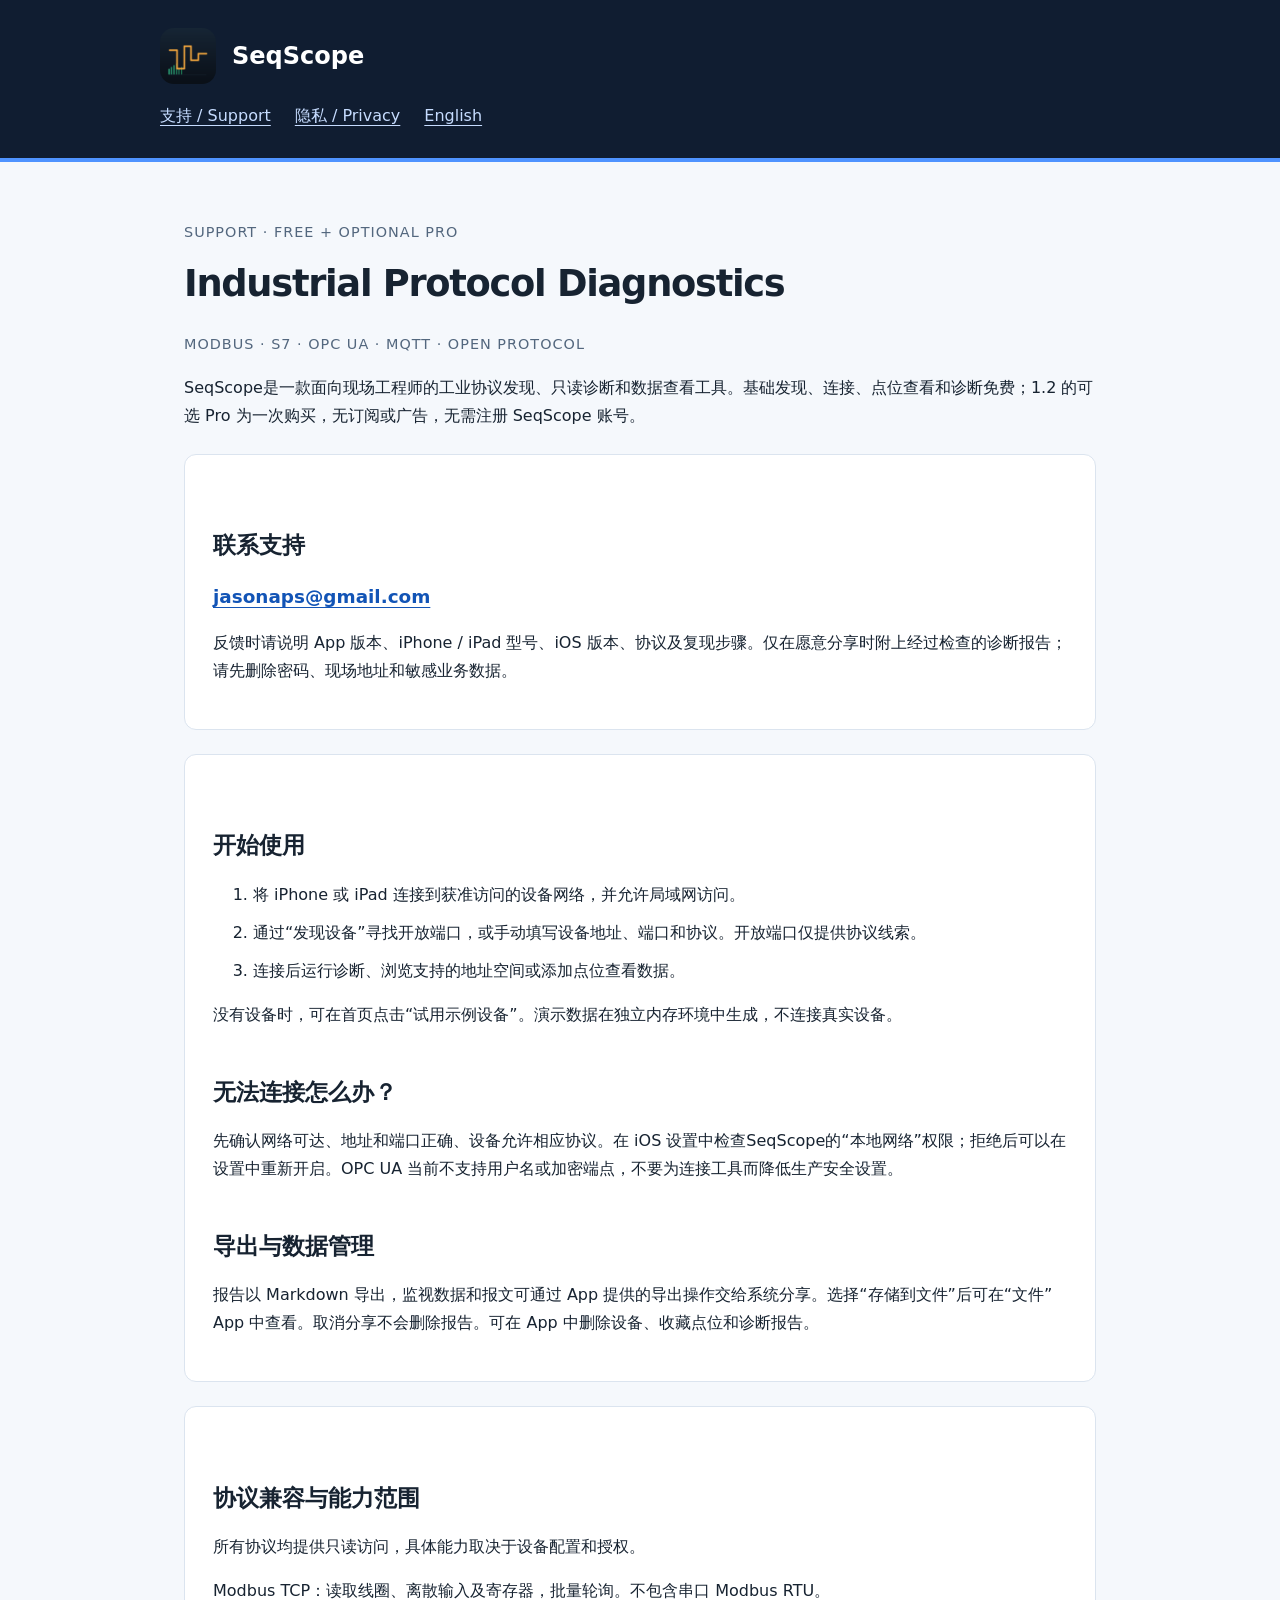
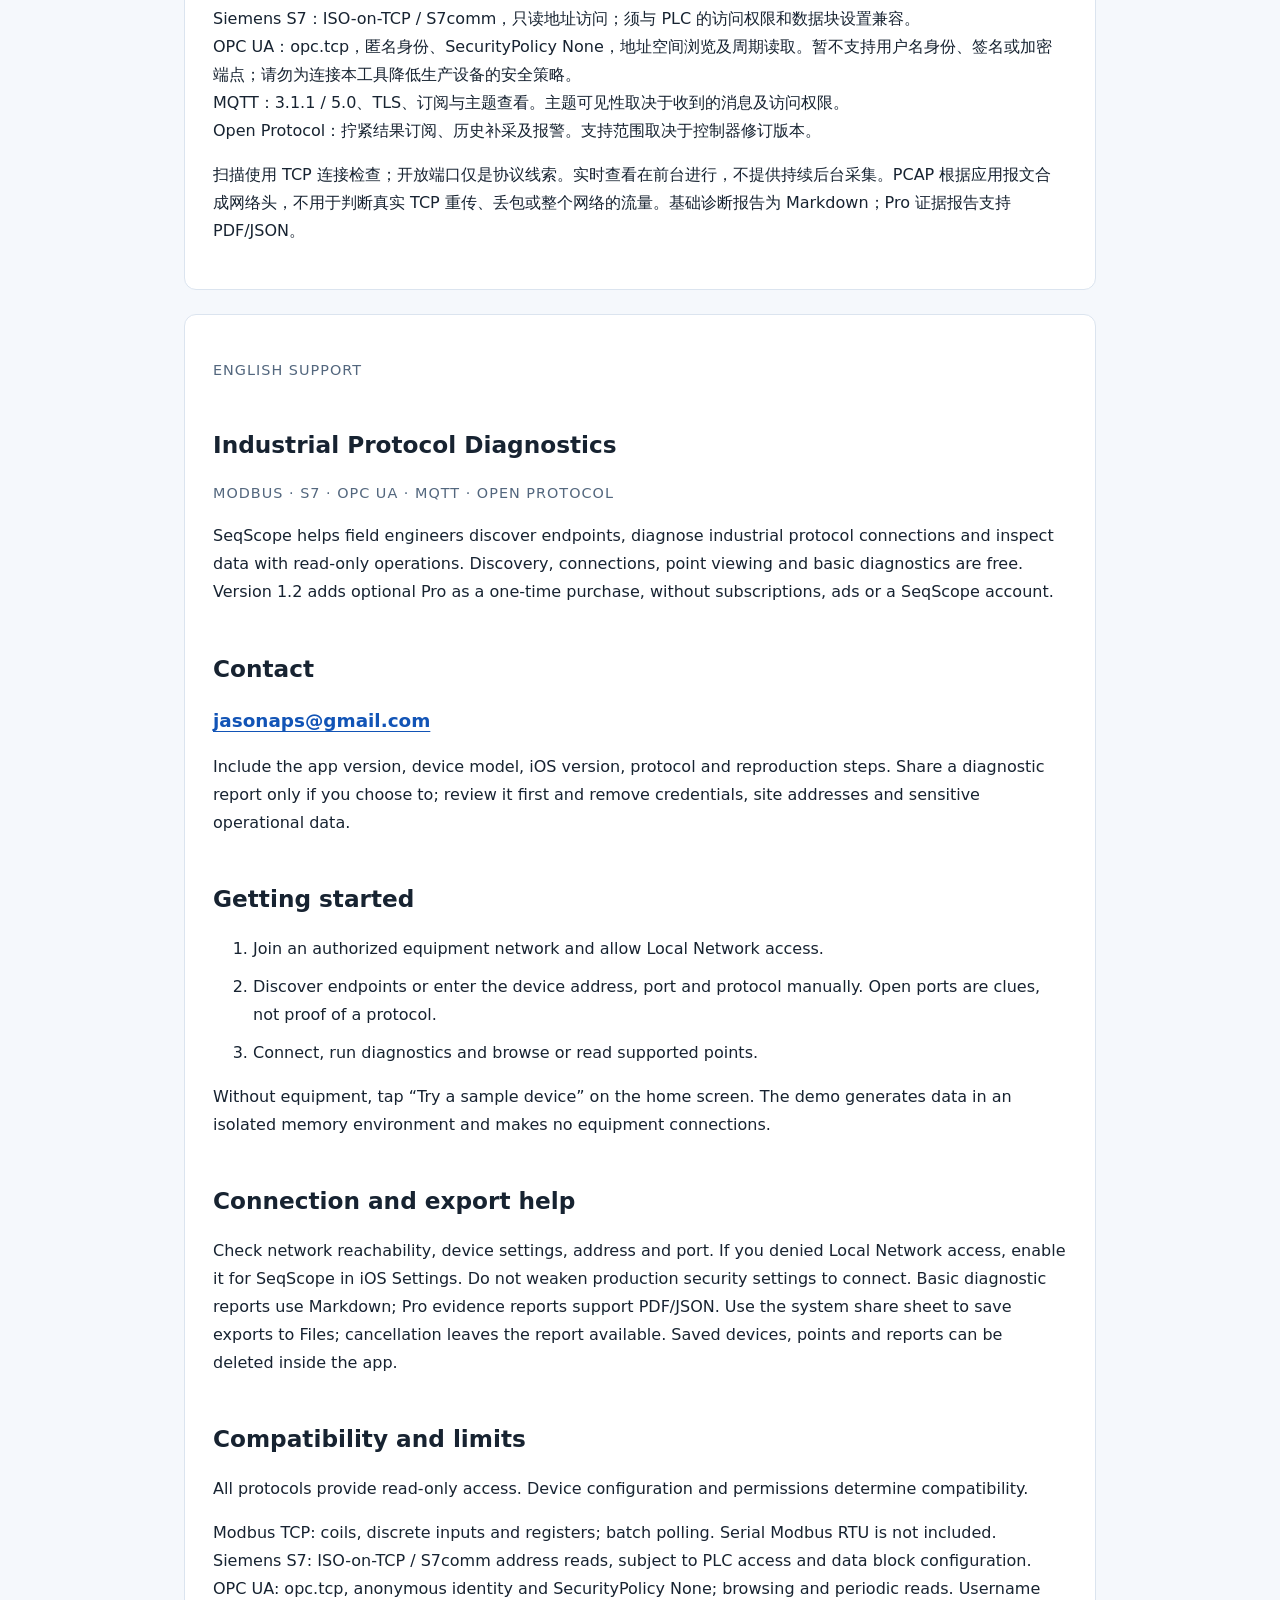
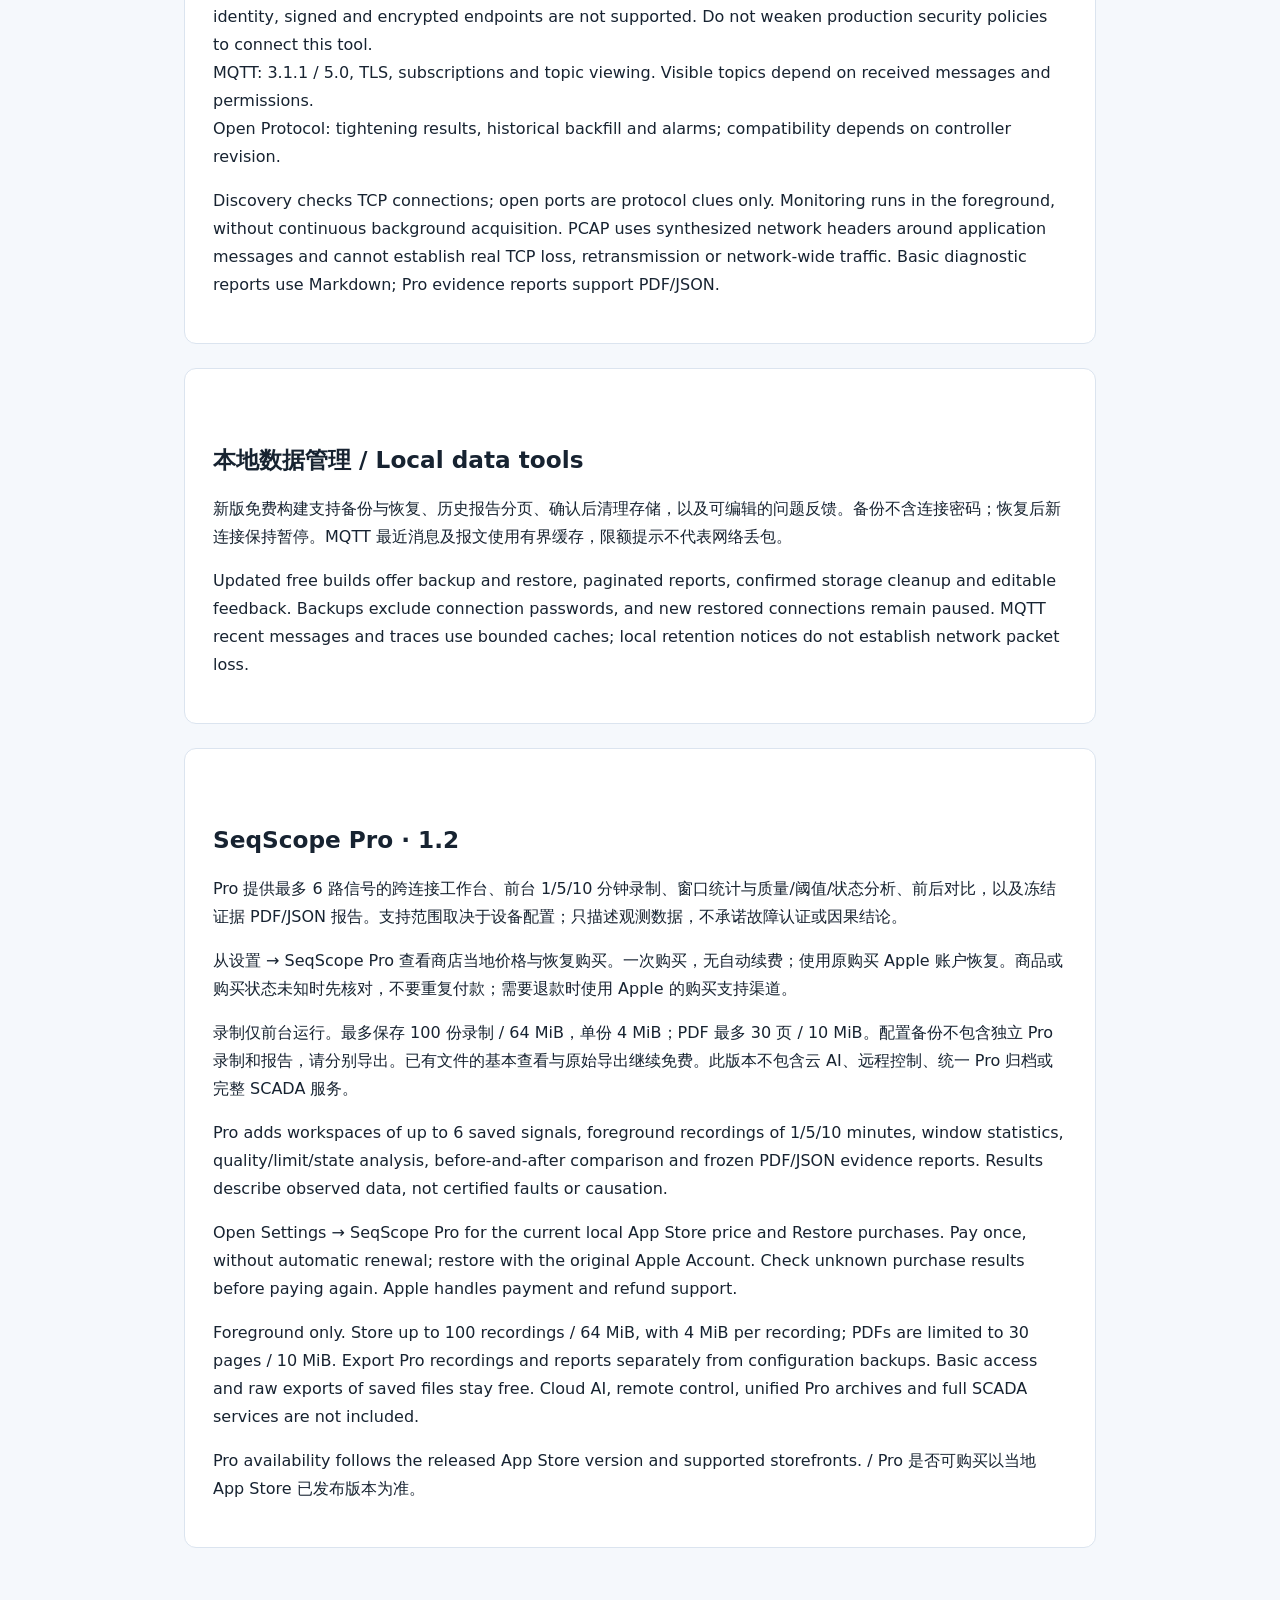
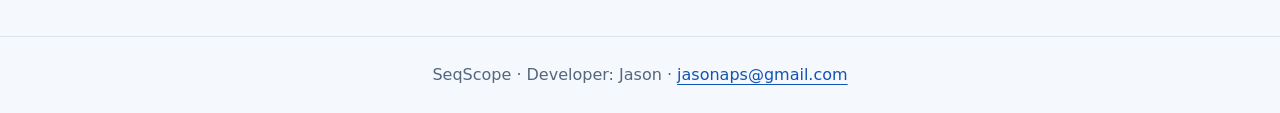
==== commit d9d40d6f: "Describe optional SeqScope Pro and current product limits" ====
--- a/index.html
+++ b/index.html
@@ -1 +1 @@
-<!doctype html><html lang="zh-Hans"><head><meta charset="utf-8"><meta name="viewport" content="width=device-width,initial-scale=1"><title>SeqScope · 支持 / Support</title><meta name="description" content="SeqScope — Industrial Protocol Diagnostics. Modbus · S7 · OPC UA · MQTT · Open Protocol. Support and privacy / 支持与隐私政策。"><link rel="icon" href="icon.png"><link rel="stylesheet" href="style.css"></head><body><header><div class="brand"><img src="icon.png" alt="" width="56" height="56">SeqScope</div><nav aria-label="主导航"><a href="./">支持 / Support</a><a href="privacy.html">隐私 / Privacy</a><a href="#english" lang="en">English</a></nav></header><main><p class="label">Support · v1.0</p><h1 lang="en">Industrial Protocol Diagnostics</h1><p class="label" lang="en">Modbus · S7 · OPC UA · MQTT · Open Protocol</p><p>SeqScope是一款面向现场工程师的工业协议发现、只读诊断和数据查看工具。v1.0 免费提供全部功能，无账号、内购、订阅或广告。</p><section><h2>联系支持</h2><a class="contact" href="mailto:jasonaps@gmail.com">jasonaps@gmail.com</a><p>反馈时请说明 App 版本、iPhone / iPad 型号、iOS 版本、协议及复现步骤。仅在愿意分享时附上经过检查的诊断报告；请先删除密码、现场地址和敏感业务数据。</p></section><section><h2>开始使用</h2><ol><li>将 iPhone 或 iPad 连接到获准访问的设备网络，并允许局域网访问。</li><li>通过“发现设备”寻找开放端口，或手动填写设备地址、端口和协议。开放端口仅提供协议线索。</li><li>连接后运行诊断、浏览支持的地址空间或添加点位查看数据。</li></ol><p>没有设备时，可在首页点击“试用示例设备”。演示数据在独立内存环境中生成，不连接真实设备。</p><h2>无法连接怎么办？</h2><p>先确认网络可达、地址和端口正确、设备允许相应协议。在 iOS 设置中检查SeqScope的“本地网络”权限；拒绝后可以在设置中重新开启。OPC UA 当前不支持用户名或加密端点，不要为连接工具而降低生产安全设置。</p><h2>导出与数据管理</h2><p>报告以 Markdown 导出，监视数据和报文可通过 App 提供的导出操作交给系统分享。选择“存储到文件”后可在“文件”App 中查看。取消分享不会删除报告。可在 App 中删除设备、收藏点位和诊断报告。</p></section><section><h2>协议兼容与能力范围</h2><p>所有协议均提供只读访问，具体能力取决于设备配置和授权。</p><p>Modbus TCP：读取线圈、离散输入及寄存器，批量轮询。不包含串口 Modbus RTU。<br>Siemens S7：ISO-on-TCP / S7comm，只读地址访问；须与 PLC 的访问权限和数据块设置兼容。<br>OPC UA：opc.tcp，匿名身份、SecurityPolicy None，地址空间浏览及周期读取。暂不支持用户名身份、签名或加密端点；请勿为连接本工具降低生产设备的安全策略。<br>MQTT：3.1.1 / 5.0、TLS、订阅与主题查看。主题可见性取决于收到的消息及访问权限。<br>Open Protocol：拧紧结果订阅、历史补采及报警。支持范围取决于控制器修订版本。</p><p>扫描使用 TCP 连接检查；开放端口仅是协议线索。实时查看在前台进行，不提供持续后台采集。PCAP 根据应用报文合成网络头，不用于判断真实 TCP 重传、丢包或整个网络的流量。报告为 Markdown。</p></section><section id="english" lang="en"><p class="label">English support</p><h2>Industrial Protocol Diagnostics</h2><p class="label">Modbus · S7 · OPC UA · MQTT · Open Protocol</p><p>SeqScope helps field engineers discover endpoints, diagnose industrial protocol connections and inspect data with read-only operations. All v1.0 features are free. No account, purchases, subscriptions or ads.</p><h2>Contact</h2><p><a class="contact" href="mailto:jasonaps@gmail.com">jasonaps@gmail.com</a></p><p>Include the app version, device model, iOS version, protocol and reproduction steps. Share a diagnostic report only if you choose to; review it first and remove credentials, site addresses and sensitive operational data.</p><h2>Getting started</h2><ol><li>Join an authorized equipment network and allow Local Network access.</li><li>Discover endpoints or enter the device address, port and protocol manually. Open ports are clues, not proof of a protocol.</li><li>Connect, run diagnostics and browse or read supported points.</li></ol><p>Without equipment, tap “Try a sample device” on the home screen. The demo generates data in an isolated memory environment and makes no equipment connections.</p><h2>Connection and export help</h2><p>Check network reachability, device settings, address and port. If you denied Local Network access, enable it for SeqScope in iOS Settings. Do not weaken production security settings to connect. Reports use Markdown. Use the system share sheet to save exports to Files; cancellation leaves the report available. Saved devices, points and reports can be deleted inside the app.</p><h2>Compatibility and limits</h2><p>All protocols provide read-only access. Device configuration and permissions determine compatibility.</p><p>Modbus TCP: coils, discrete inputs and registers; batch polling. Serial Modbus RTU is not included.<br>Siemens S7: ISO-on-TCP / S7comm address reads, subject to PLC access and data block configuration.<br>OPC UA: opc.tcp, anonymous identity and SecurityPolicy None; browsing and periodic reads. Username identity, signed and encrypted endpoints are not supported. Do not weaken production security policies to connect this tool.<br>MQTT: 3.1.1 / 5.0, TLS, subscriptions and topic viewing. Visible topics depend on received messages and permissions.<br>Open Protocol: tightening results, historical backfill and alarms; compatibility depends on controller revision.</p><p>Discovery checks TCP connections; open ports are protocol clues only. Monitoring runs in the foreground, without continuous background acquisition. PCAP uses synthesized network headers around application messages and cannot establish real TCP loss, retransmission or network-wide traffic. Reports use Markdown.</p></section><section><h2>本地数据管理 / Local data tools</h2><p>新版免费构建支持备份与恢复、历史报告分页、确认后清理存储，以及可编辑的问题反馈。备份不含连接密码；恢复后新连接保持暂停。MQTT 最近消息及报文使用有界缓存，限额提示不代表网络丢包。</p><p lang="en">Updated free builds offer backup and restore, paginated reports, confirmed storage cleanup and editable feedback. Backups exclude connection passwords, and new restored connections remain paused. MQTT recent messages and traces use bounded caches; local retention notices do not establish network packet loss.</p></section></main><footer>SeqScope · Developer: Jason · <a href="mailto:jasonaps@gmail.com">jasonaps@gmail.com</a></footer></body></html>
+<!doctype html><html lang="zh-Hans"><head><meta charset="utf-8"><meta name="viewport" content="width=device-width,initial-scale=1"><title>SeqScope · 支持 / Support</title><meta name="description" content="SeqScope — Industrial Protocol Diagnostics. Modbus · S7 · OPC UA · MQTT · Open Protocol. Support and privacy / 支持与隐私政策。"><link rel="icon" href="icon.png"><link rel="stylesheet" href="style.css"></head><body><header><div class="brand"><img src="icon.png" alt="" width="56" height="56">SeqScope</div><nav aria-label="主导航"><a href="./">支持 / Support</a><a href="privacy.html">隐私 / Privacy</a><a href="#english" lang="en">English</a></nav></header><main><p class="label">Support · Free + optional Pro</p><h1 lang="en">Industrial Protocol Diagnostics</h1><p class="label" lang="en">Modbus · S7 · OPC UA · MQTT · Open Protocol</p><p>SeqScope是一款面向现场工程师的工业协议发现、只读诊断和数据查看工具。基础发现、连接、点位查看和诊断免费；1.2 的可选 Pro 为一次购买，无订阅或广告，无需注册 SeqScope 账号。</p><section><h2>联系支持</h2><a class="contact" href="mailto:jasonaps@gmail.com">jasonaps@gmail.com</a><p>反馈时请说明 App 版本、iPhone / iPad 型号、iOS 版本、协议及复现步骤。仅在愿意分享时附上经过检查的诊断报告；请先删除密码、现场地址和敏感业务数据。</p></section><section><h2>开始使用</h2><ol><li>将 iPhone 或 iPad 连接到获准访问的设备网络，并允许局域网访问。</li><li>通过“发现设备”寻找开放端口，或手动填写设备地址、端口和协议。开放端口仅提供协议线索。</li><li>连接后运行诊断、浏览支持的地址空间或添加点位查看数据。</li></ol><p>没有设备时，可在首页点击“试用示例设备”。演示数据在独立内存环境中生成，不连接真实设备。</p><h2>无法连接怎么办？</h2><p>先确认网络可达、地址和端口正确、设备允许相应协议。在 iOS 设置中检查SeqScope的“本地网络”权限；拒绝后可以在设置中重新开启。OPC UA 当前不支持用户名或加密端点，不要为连接工具而降低生产安全设置。</p><h2>导出与数据管理</h2><p>报告以 Markdown 导出，监视数据和报文可通过 App 提供的导出操作交给系统分享。选择“存储到文件”后可在“文件”App 中查看。取消分享不会删除报告。可在 App 中删除设备、收藏点位和诊断报告。</p></section><section><h2>协议兼容与能力范围</h2><p>所有协议均提供只读访问，具体能力取决于设备配置和授权。</p><p>Modbus TCP：读取线圈、离散输入及寄存器，批量轮询。不包含串口 Modbus RTU。<br>Siemens S7：ISO-on-TCP / S7comm，只读地址访问；须与 PLC 的访问权限和数据块设置兼容。<br>OPC UA：opc.tcp，匿名身份、SecurityPolicy None，地址空间浏览及周期读取。暂不支持用户名身份、签名或加密端点；请勿为连接本工具降低生产设备的安全策略。<br>MQTT：3.1.1 / 5.0、TLS、订阅与主题查看。主题可见性取决于收到的消息及访问权限。<br>Open Protocol：拧紧结果订阅、历史补采及报警。支持范围取决于控制器修订版本。</p><p>扫描使用 TCP 连接检查；开放端口仅是协议线索。实时查看在前台进行，不提供持续后台采集。PCAP 根据应用报文合成网络头，不用于判断真实 TCP 重传、丢包或整个网络的流量。基础诊断报告为 Markdown；Pro 证据报告支持 PDF/JSON。</p></section><section id="english" lang="en"><p class="label">English support</p><h2>Industrial Protocol Diagnostics</h2><p class="label">Modbus · S7 · OPC UA · MQTT · Open Protocol</p><p>SeqScope helps field engineers discover endpoints, diagnose industrial protocol connections and inspect data with read-only operations. Discovery, connections, point viewing and basic diagnostics are free. Version 1.2 adds optional Pro as a one-time purchase, without subscriptions, ads or a SeqScope account.</p><h2>Contact</h2><p><a class="contact" href="mailto:jasonaps@gmail.com">jasonaps@gmail.com</a></p><p>Include the app version, device model, iOS version, protocol and reproduction steps. Share a diagnostic report only if you choose to; review it first and remove credentials, site addresses and sensitive operational data.</p><h2>Getting started</h2><ol><li>Join an authorized equipment network and allow Local Network access.</li><li>Discover endpoints or enter the device address, port and protocol manually. Open ports are clues, not proof of a protocol.</li><li>Connect, run diagnostics and browse or read supported points.</li></ol><p>Without equipment, tap “Try a sample device” on the home screen. The demo generates data in an isolated memory environment and makes no equipment connections.</p><h2>Connection and export help</h2><p>Check network reachability, device settings, address and port. If you denied Local Network access, enable it for SeqScope in iOS Settings. Do not weaken production security settings to connect. Basic diagnostic reports use Markdown; Pro evidence reports support PDF/JSON. Use the system share sheet to save exports to Files; cancellation leaves the report available. Saved devices, points and reports can be deleted inside the app.</p><h2>Compatibility and limits</h2><p>All protocols provide read-only access. Device configuration and permissions determine compatibility.</p><p>Modbus TCP: coils, discrete inputs and registers; batch polling. Serial Modbus RTU is not included.<br>Siemens S7: ISO-on-TCP / S7comm address reads, subject to PLC access and data block configuration.<br>OPC UA: opc.tcp, anonymous identity and SecurityPolicy None; browsing and periodic reads. Username identity, signed and encrypted endpoints are not supported. Do not weaken production security policies to connect this tool.<br>MQTT: 3.1.1 / 5.0, TLS, subscriptions and topic viewing. Visible topics depend on received messages and permissions.<br>Open Protocol: tightening results, historical backfill and alarms; compatibility depends on controller revision.</p><p>Discovery checks TCP connections; open ports are protocol clues only. Monitoring runs in the foreground, without continuous background acquisition. PCAP uses synthesized network headers around application messages and cannot establish real TCP loss, retransmission or network-wide traffic. Basic diagnostic reports use Markdown; Pro evidence reports support PDF/JSON.</p></section><section><h2>本地数据管理 / Local data tools</h2><p>新版免费构建支持备份与恢复、历史报告分页、确认后清理存储，以及可编辑的问题反馈。备份不含连接密码；恢复后新连接保持暂停。MQTT 最近消息及报文使用有界缓存，限额提示不代表网络丢包。</p><p lang="en">Updated free builds offer backup and restore, paginated reports, confirmed storage cleanup and editable feedback. Backups exclude connection passwords, and new restored connections remain paused. MQTT recent messages and traces use bounded caches; local retention notices do not establish network packet loss.</p></section><section><h2>SeqScope Pro · 1.2</h2><p>Pro 提供最多 6 路信号的跨连接工作台、前台 1/5/10 分钟录制、窗口统计与质量/阈值/状态分析、前后对比，以及冻结证据 PDF/JSON 报告。支持范围取决于设备配置；只描述观测数据，不承诺故障认证或因果结论。</p><p>从设置 → SeqScope Pro 查看商店当地价格与恢复购买。一次购买，无自动续费；使用原购买 Apple 账户恢复。商品或购买状态未知时先核对，不要重复付款；需要退款时使用 Apple 的购买支持渠道。</p><p>录制仅前台运行。最多保存 100 份录制 / 64 MiB，单份 4 MiB；PDF 最多 30 页 / 10 MiB。配置备份不包含独立 Pro 录制和报告，请分别导出。已有文件的基本查看与原始导出继续免费。此版本不包含云 AI、远程控制、统一 Pro 归档或完整 SCADA 服务。</p><p lang="en">Pro adds workspaces of up to 6 saved signals, foreground recordings of 1/5/10 minutes, window statistics, quality/limit/state analysis, before-and-after comparison and frozen PDF/JSON evidence reports. Results describe observed data, not certified faults or causation.</p><p lang="en">Open Settings → SeqScope Pro for the current local App Store price and Restore purchases. Pay once, without automatic renewal; restore with the original Apple Account. Check unknown purchase results before paying again. Apple handles payment and refund support.</p><p lang="en">Foreground only. Store up to 100 recordings / 64 MiB, with 4 MiB per recording; PDFs are limited to 30 pages / 10 MiB. Export Pro recordings and reports separately from configuration backups. Basic access and raw exports of saved files stay free. Cloud AI, remote control, unified Pro archives and full SCADA services are not included.</p><p>Pro availability follows the released App Store version and supported storefronts. / Pro 是否可购买以当地 App Store 已发布版本为准。</p></section></main><footer>SeqScope · Developer: Jason · <a href="mailto:jasonaps@gmail.com">jasonaps@gmail.com</a></footer></body></html>
